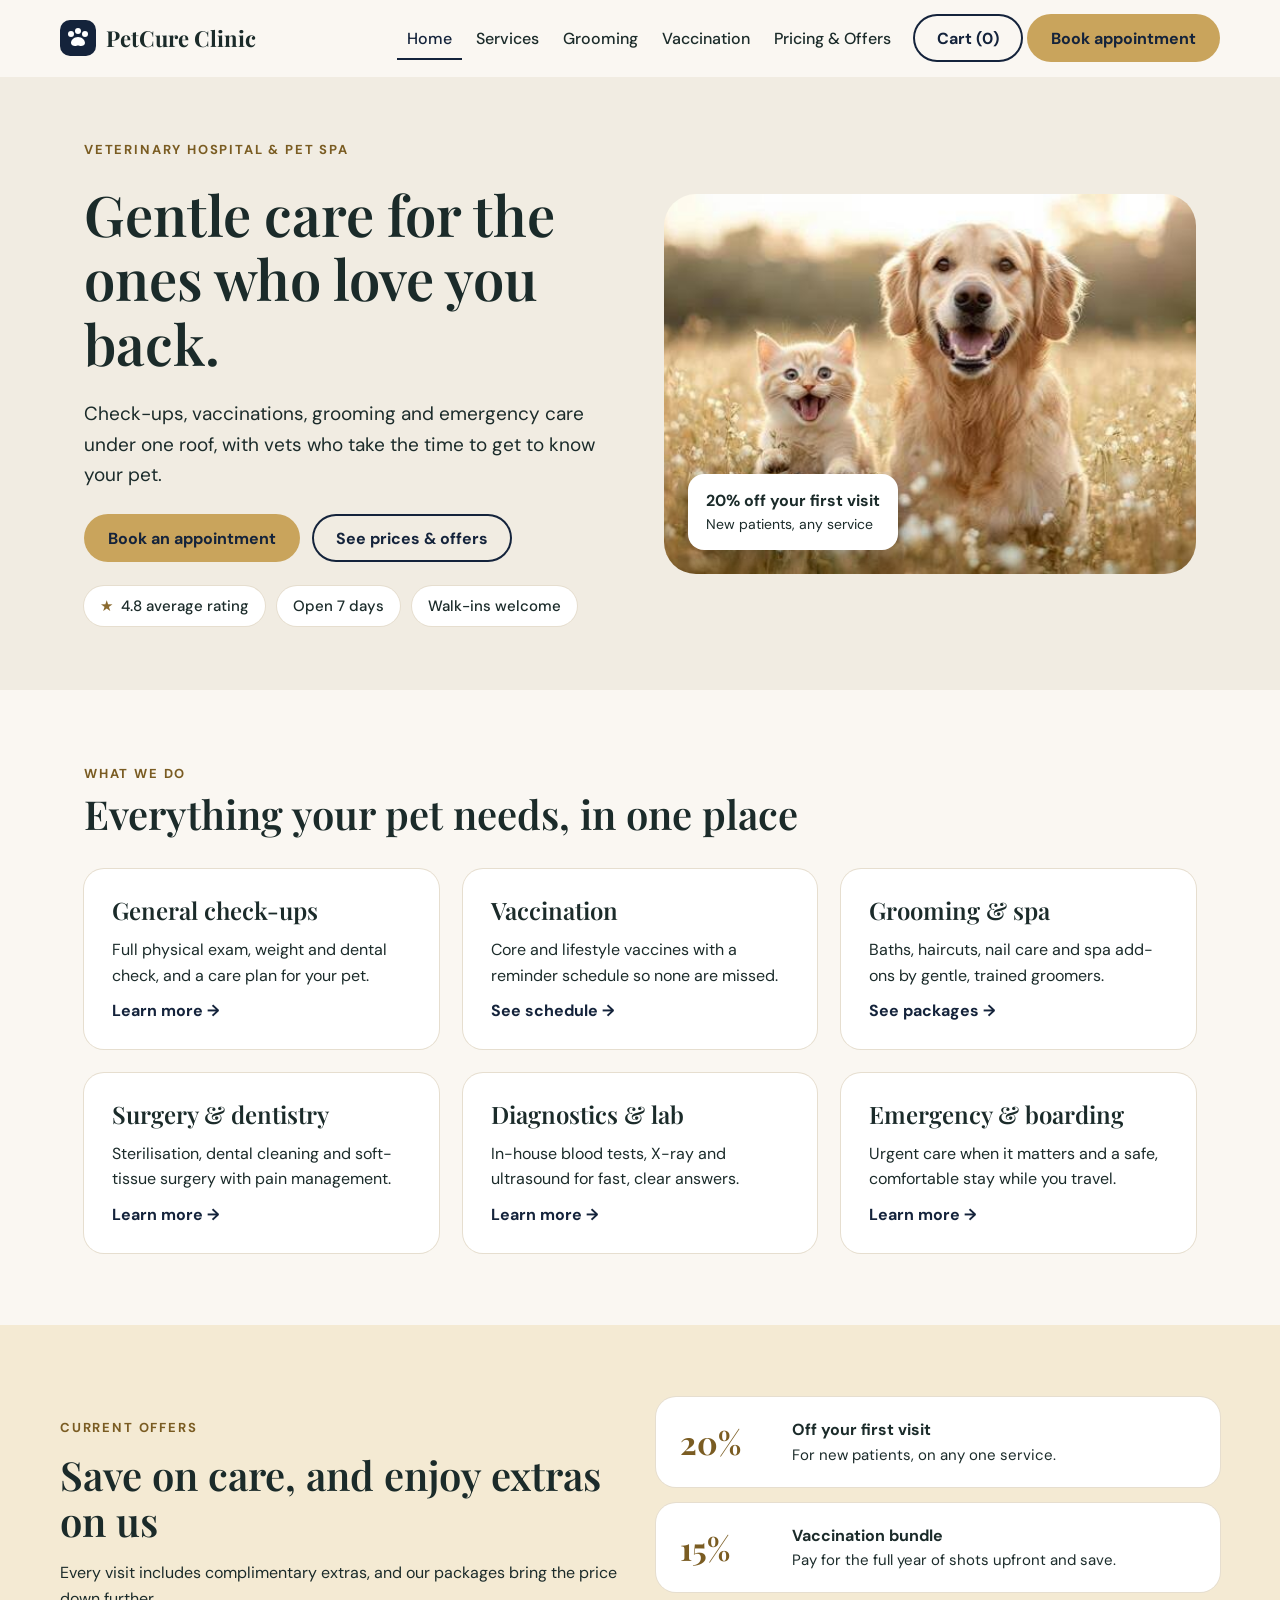
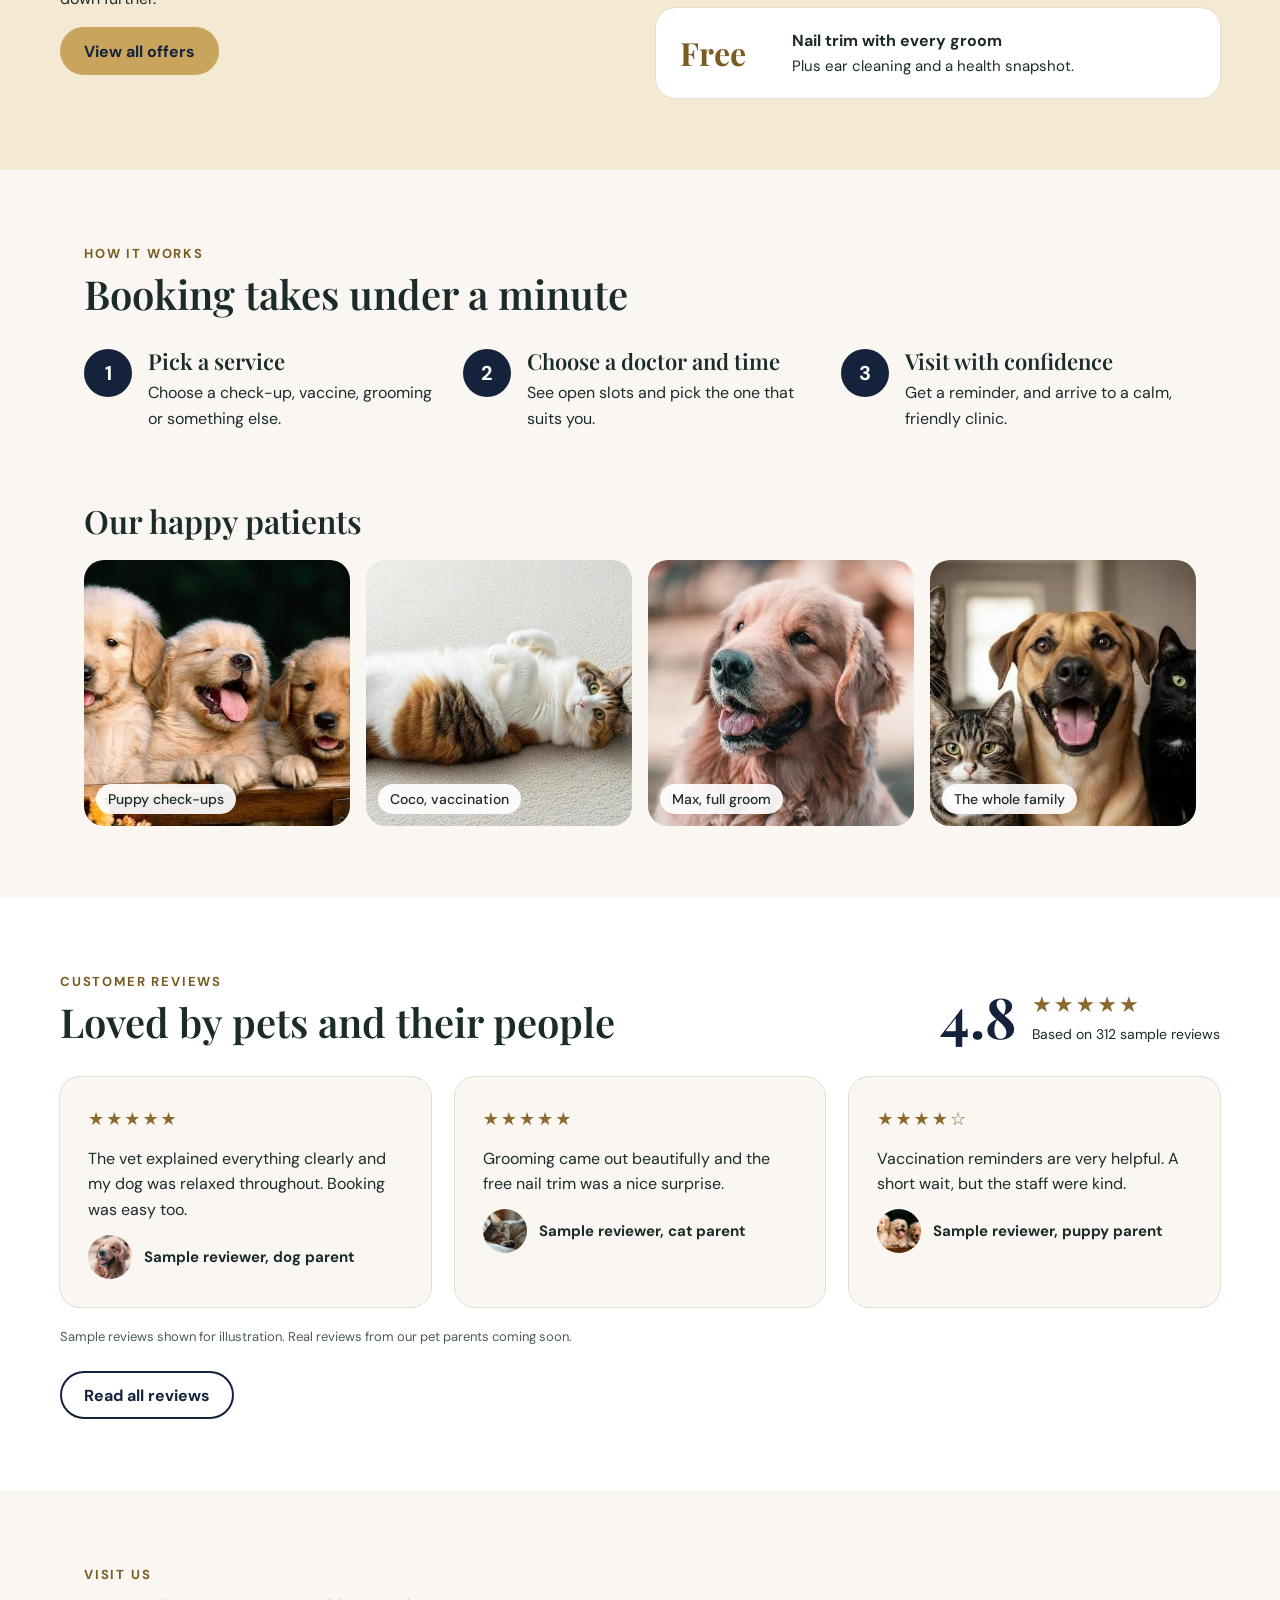
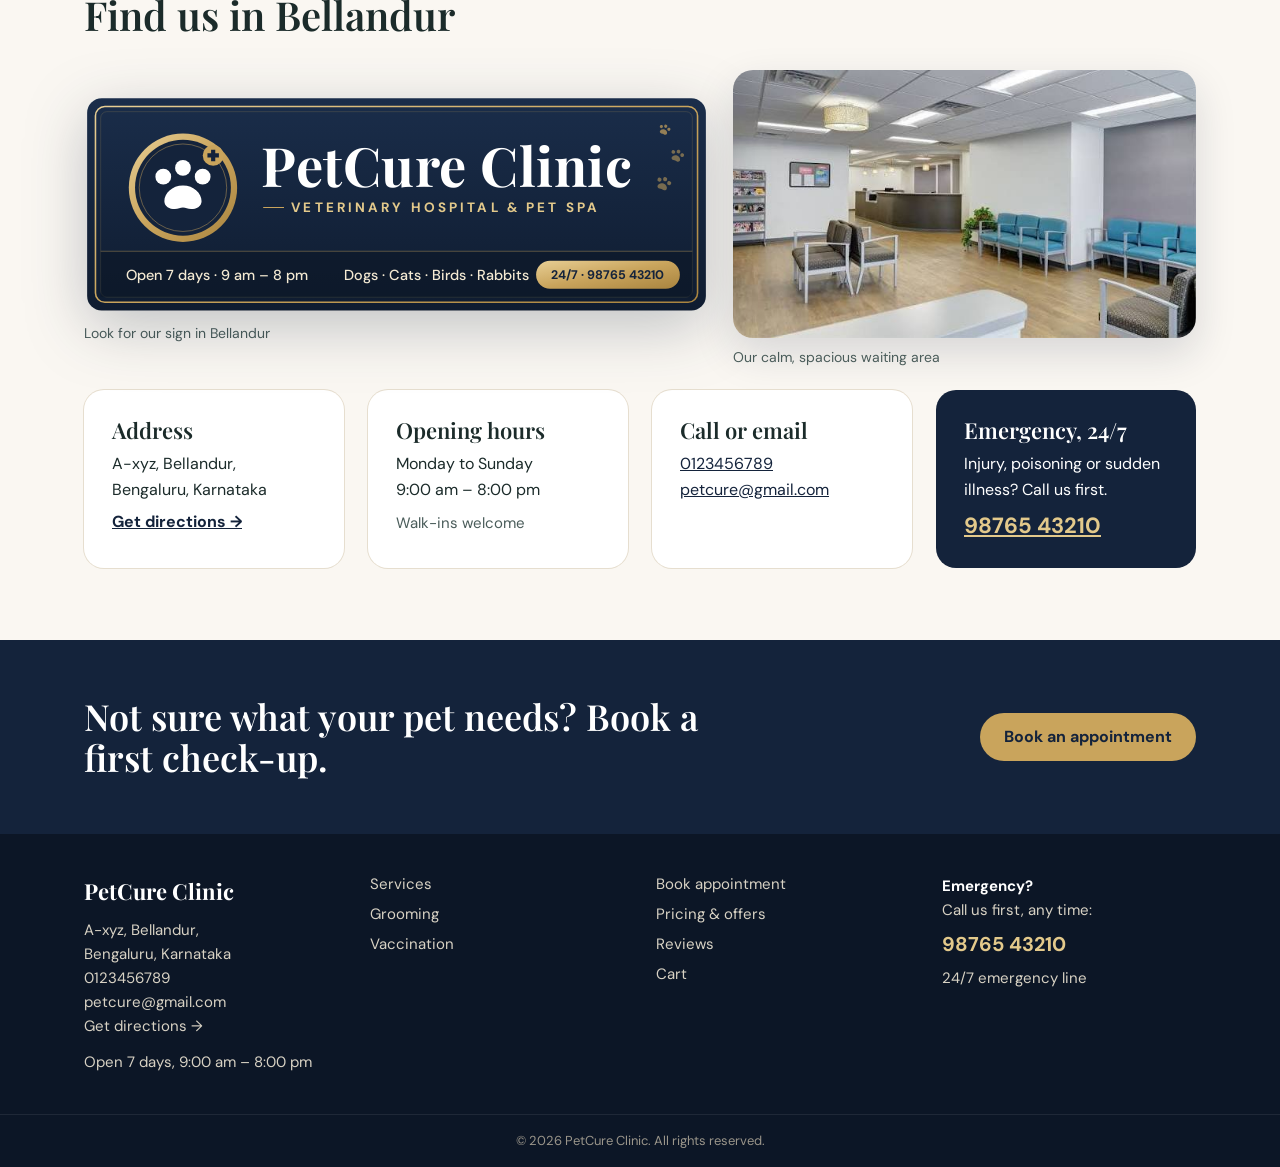
==== index.html @ b5b872d9 "Add clinic signboard design and waiting area photo Original signboard (SVG plus high-res PNG for the" ====
<!DOCTYPE html>
<html lang="en">
<head>
<meta charset="utf-8">
<meta name="viewport" content="width=device-width, initial-scale=1">
<title>PetCure Clinic | Veterinary Hospital & Pet Spa</title>
<meta name="description" content="Check-ups, vaccinations, grooming and emergency care under one roof, with vets who take the time to get to know your pet.">
<meta name="theme-color" content="#14233B">
<link rel="icon" href="assets/favicon.svg" type="image/svg+xml">
<link rel="preconnect" href="https://fonts.googleapis.com">
<link rel="preconnect" href="https://fonts.gstatic.com" crossorigin>
<link href="https://fonts.googleapis.com/css2?family=DM+Sans:wght@400;500;700&amp;family=Playfair+Display:wght@600;700&amp;display=swap" rel="stylesheet">
<link rel="stylesheet" href="css/styles.css">
<script type="application/ld+json">
{"@context":"https://schema.org","@type":"VeterinaryCare","name":"PetCure Clinic","telephone":"+91-0123456789","email":"petcure@gmail.com",
"address":{"@type":"PostalAddress","streetAddress":"A-xyz, Bellandur","addressLocality":"Bengaluru","addressRegion":"Karnataka","addressCountry":"IN"},
"openingHours":"Mo-Su 09:00-20:00","priceRange":"₹₹"}
</script>
</head>
<body>
<a class="skip" href="#main">Skip to content</a>
<header class="site-header">
  <nav class="wrap nav" aria-label="Main">
    <a class="brand" href="index.html"><svg width="36" height="36" viewBox="0 0 36 36" aria-hidden="true"><rect width="36" height="36" rx="10" fill="#14233B"/><circle cx="11" cy="14" r="3" fill="#fff"/><circle cx="18" cy="11" r="3" fill="#fff"/><circle cx="25" cy="14" r="3" fill="#fff"/><path d="M18 17c-4 0-7 3-7 6 0 2 2 3 4 3 1.3 0 2-.6 3-.6s1.7.6 3 .6c2 0 4-1 4-3 0-3-3-6-7-6z" fill="#fff"/></svg><span>PetCure Clinic</span></a>
    <div class="nav-actions">
      <a class="quick-btn" href="tel:+910123456789" aria-label="Call 0123456789"><svg width="18" height="18" viewBox="0 0 24 24" aria-hidden="true"><path fill="currentColor" d="M6.6 10.8a15.1 15.1 0 0 0 6.6 6.6l2.2-2.2c.3-.3.7-.4 1-.2 1.1.4 2.3.6 3.6.6.6 0 1 .4 1 1V20c0 .6-.4 1-1 1A17 17 0 0 1 3 4c0-.6.4-1 1-1h3.5c.6 0 1 .4 1 1 0 1.3.2 2.5.6 3.6.1.3 0 .7-.2 1z"/></svg><span>Call</span></a>
      <a class="quick-btn wa" href="https://wa.me/919876543210?text=Hi%20PetCure%20Clinic%2C%20I%27d%20like%20to%20book%20an%20appointment." target="_blank" rel="noopener" aria-label="WhatsApp us"><svg width="18" height="18" viewBox="0 0 24 24" aria-hidden="true"><path fill="currentColor" d="M12 2a10 10 0 0 0-8.6 15.1L2 22l5-1.3A10 10 0 1 0 12 2zm5.8 14.1c-.2.7-1.4 1.3-2 1.4-.5.1-1.2.1-1.9-.1a17 17 0 0 1-1.7-.6 13.4 13.4 0 0 1-5.2-4.6c-.4-.5-1.3-1.7-1.3-3.3s.8-2.3 1.1-2.6c.3-.3.6-.4.8-.4h.6c.2 0 .4 0 .6.5l.9 2.1c.1.2.1.4 0 .6l-.3.5-.4.5c-.2.2-.3.3-.1.6.2.3.8 1.3 1.7 2.1 1.2 1 2.1 1.4 2.4 1.5.3.2.5.1.7-.1l.9-1.1c.2-.3.4-.2.7-.1l2 1c.3.1.5.2.6.3.1.2.1.8-.1 1.5z"/></svg><span>WhatsApp</span></a>
      <button class="menu-toggle" type="button" aria-expanded="false" aria-controls="nav-links" aria-label="Menu"><svg width="22" height="22" viewBox="0 0 22 22" aria-hidden="true"><path d="M3 6h16M3 11h16M3 16h16" stroke="#14233B" stroke-width="2" stroke-linecap="round"/></svg></button>
    </div>
    <div class="nav-links" id="nav-links">
      <a class="l on" href="index.html" aria-current="page">Home</a>
      <a class="l" href="services.html">Services</a>
      <a class="l" href="grooming.html">Grooming</a>
      <a class="l" href="vaccination.html">Vaccination</a>
      <a class="l" href="pricing.html">Pricing &amp; Offers</a>
      <a class="btn2" href="cart.html">Cart (<span data-cart-count>0</span>)</a>
      <a class="btn" href="appointment.html">Book appointment</a>
    </div>
  </nav>
</header>
<main id="main">
<section class="bg-sand">
  <div class="wrap split hero">
    <div class="stack-lg">
      <span class="eyebrow">Veterinary hospital &amp; pet spa</span>
      <h1 class="h1">Gentle care for the ones who love you back.</h1>
      <p class="lead" style="max-width:520px">Check-ups, vaccinations, grooming and emergency care under one roof, with vets who take the time to get to know your pet.</p>
      <div class="row"><a class="btn" href="appointment.html">Book an appointment</a><a class="btn2" href="pricing.html">See prices &amp; offers</a></div>
      <div class="row"><span class="chip"><span class="stars" style="font-size:15px;letter-spacing:0">★</span> 4.8 average rating</span><span class="chip">Open 7 days</span><span class="chip">Walk-ins welcome</span></div>
    </div>
    <div class="hero-photo">
      <img src="assets/images/kitten-and-golden-field.jpg" alt="A happy ginger kitten and a golden retriever sitting together in a sunny meadow" width="624" height="350">
      <div class="hero-badge"><p>20% off your first visit</p><p>New patients, any service</p></div>
    </div>
  </div>
</section>

<section class="sec"><div class="wrap">
  <span class="eyebrow">What we do</span>
  <h2 class="h2">Everything your pet needs, in one place</h2>
  <div class="grid">
    <a class="card" href="services.html"><h3 style="font-size:24px">General check-ups</h3><p>Full physical exam, weight and dental check, and a care plan for your pet.</p><span class="card-link">Learn more →</span></a>
    <a class="card" href="vaccination.html"><h3 style="font-size:24px">Vaccination</h3><p>Core and lifestyle vaccines with a reminder schedule so none are missed.</p><span class="card-link">See schedule →</span></a>
    <a class="card" href="grooming.html"><h3 style="font-size:24px">Grooming &amp; spa</h3><p>Baths, haircuts, nail care and spa add-ons by gentle, trained groomers.</p><span class="card-link">See packages →</span></a>
    <a class="card" href="services.html"><h3 style="font-size:24px">Surgery &amp; dentistry</h3><p>Sterilisation, dental cleaning and soft-tissue surgery with pain management.</p><span class="card-link">Learn more →</span></a>
    <a class="card" href="services.html"><h3 style="font-size:24px">Diagnostics &amp; lab</h3><p>In-house blood tests, X-ray and ultrasound for fast, clear answers.</p><span class="card-link">Learn more →</span></a>
    <a class="card" href="services.html"><h3 style="font-size:24px">Emergency &amp; boarding</h3><p>Urgent care when it matters and a safe, comfortable stay while you travel.</p><span class="card-link">Learn more →</span></a>
  </div>
</div></section>

<section class="bg-wheat"><div class="wrap sec split" style="gap:32px">
  <div class="stack">
    <span class="eyebrow">Current offers</span>
    <h2 class="h2-flush">Save on care, and enjoy extras on us</h2>
    <p>Every visit includes complimentary extras, and our packages bring the price down further.</p>
    <div><a class="btn" href="pricing.html">View all offers</a></div>
  </div>
  <div class="stack">
    <div class="card offer-row"><span class="big-num">20%</span><div><p style="font-weight:700">Off your first visit</p><p>For new patients, on any one service.</p></div></div>
    <div class="card offer-row"><span class="big-num">15%</span><div><p style="font-weight:700">Vaccination bundle</p><p>Pay for the full year of shots upfront and save.</p></div></div>
    <div class="card offer-row"><span class="big-num">Free</span><div><p style="font-weight:700">Nail trim with every groom</p><p>Plus ear cleaning and a health snapshot.</p></div></div>
  </div>
</div></section>

<section class="sec"><div class="wrap">
  <span class="eyebrow">How it works</span>
  <h2 class="h2">Booking takes under a minute</h2>
  <div class="grid">
    <div class="step"><span class="step-n">1</span><div><h3>Pick a service</h3><p>Choose a check-up, vaccine, grooming or something else.</p></div></div>
    <div class="step"><span class="step-n">2</span><div><h3>Choose a doctor and time</h3><p>See open slots and pick the one that suits you.</p></div></div>
    <div class="step"><span class="step-n">3</span><div><h3>Visit with confidence</h3><p>Get a reminder, and arrive to a calm, friendly clinic.</p></div></div>
  </div>
</div></section>

<section style="padding-bottom:72px"><div class="wrap">
  <h2 class="h2-flush" style="font-size:32px;margin-bottom:20px">Our happy patients</h2>
  <div class="gallery">
    <figure><img src="assets/images/golden-puppies.jpg" alt="Three golden retriever puppies smiling over a wooden fence"><figcaption>Puppy check-ups</figcaption></figure>
    <figure><img src="assets/images/calico-cat-playful.jpg" alt="Playful calico cat lying on its back on a soft carpet" style="object-position:75% center"><figcaption>Coco, vaccination</figcaption></figure>
    <figure><img src="assets/images/golden-retriever-portrait.jpg" alt="Happy golden retriever with its tongue out" style="object-position:center 20%"><figcaption>Max, full groom</figcaption></figure>
    <figure><img src="assets/images/cats-and-dog-friends.jpg" alt="Three cats and a smiling dog sitting together at home"><figcaption>The whole family</figcaption></figure>
  </div>
</div></section>

<section class="bg-white"><div class="wrap sec">
  <div class="row" style="gap:24px;align-items:flex-end;justify-content:space-between;margin-bottom:32px">
    <div><span class="eyebrow">Customer reviews</span><h2 class="h2-flush" style="margin-top:8px">Loved by pets and their people</h2></div>
    <div class="row" style="gap:16px"><span class="rating-big">4.8</span><div><p class="stars" style="font-size:22px" aria-label="4.8 out of 5 stars">★★★★★</p><p style="font-size:14px">Based on 312 sample reviews</p></div></div>
  </div>
  <div class="grid">
    <div class="card card-cream review"><p class="stars" aria-label="5 stars">★★★★★</p><p>The vet explained everything clearly and my dog was relaxed throughout. Booking was easy too.</p><div class="reviewer"><img src="assets/images/golden-retriever-portrait.jpg" alt="" style="object-position:center 20%"><p>Sample reviewer, dog parent</p></div></div>
    <div class="card card-cream review"><p class="stars" aria-label="5 stars">★★★★★</p><p>Grooming came out beautifully and the free nail trim was a nice surprise.</p><div class="reviewer"><img src="assets/images/tabby-cat-sleeping.jpg" alt=""><p>Sample reviewer, cat parent</p></div></div>
    <div class="card card-cream review"><p class="stars" aria-label="4 stars">★★★★☆</p><p>Vaccination reminders are very helpful. A short wait, but the staff were kind.</p><div class="reviewer"><img src="assets/images/golden-puppies.jpg" alt="" style="object-position:50% 30%"><p>Sample reviewer, puppy parent</p></div></div>
  </div>
  <p class="note">Sample reviews shown for illustration. Real reviews from our pet parents coming soon.</p>
  <div style="margin-top:24px"><a class="btn2" href="pricing.html#reviews">Read all reviews</a></div>
</div></section>

<section class="sec"><div class="wrap">
  <span class="eyebrow">Visit us</span>
  <h2 class="h2">Find us in Bellandur</h2>
  <div class="clinic-photos">
    <figure class="sign-fig"><svg class="signboard" xmlns="http://www.w3.org/2000/svg" viewBox="0 0 1200 420" role="img" aria-labelledby="sb-title">
  <title id="sb-title">PetCure Clinic signboard: Veterinary Hospital and Pet Spa. Open 7 days, 9 am to 8 pm. Emergency 24/7: 98765 43210.</title>
  <defs>
    <linearGradient id="sb-board" x1="0" y1="0" x2="0" y2="1">
      <stop offset="0" stop-color="#1A2D4A"/>
      <stop offset="1" stop-color="#0F1C30"/>
    </linearGradient>
    <linearGradient id="sb-gold" x1="0" y1="0" x2="1" y2="1">
      <stop offset="0" stop-color="#E8CF95"/>
      <stop offset=".5" stop-color="#C9A45C"/>
      <stop offset="1" stop-color="#A9843F"/>
    </linearGradient>
    <g id="sb-paw">
      <circle cx="-9" cy="-6" r="3.6"/><circle cx="0" cy="-10" r="3.6"/><circle cx="9" cy="-6" r="3.6"/>
      <path d="M0-2c-5 0-8.5 3.6-8.5 7.2 0 2.4 2.4 3.6 4.8 3.6 1.6 0 2.4-.7 3.7-.7s2.1.7 3.7.7c2.4 0 4.8-1.2 4.8-3.6C8.5 1.6 5-2 0-2z"/>
    </g>
  </defs>

  <!-- Board -->
  <rect x="6" y="6" width="1188" height="408" rx="28" fill="url(#sb-board)"/>
  <rect x="22" y="22" width="1156" height="376" rx="18" fill="none" stroke="url(#sb-gold)" stroke-width="3"/>
  <rect x="32" y="32" width="1136" height="356" rx="12" fill="none" stroke="#C9A45C" stroke-opacity=".35" stroke-width="1"/>

  <!-- Logo medallion -->
  <circle cx="190" cy="178" r="104" fill="url(#sb-gold)"/>
  <circle cx="190" cy="178" r="92" fill="#14233B"/>
  <circle cx="190" cy="178" r="84" fill="none" stroke="#C9A45C" stroke-opacity=".6" stroke-width="1.5"/>
  <g fill="#fff" transform="translate(190 182) scale(4.2)"><use href="#sb-paw"/></g>
  <!-- Medical cross accent -->
  <g transform="translate(248 116)">
    <circle r="20" fill="#C9A45C"/>
    <path d="M-4-11h8v7h7v8h-7v7h-8v-7h-7v-8h7z" fill="#14233B"/>
  </g>

  <!-- Name -->
  <text x="340" y="176" fill="#FFFFFF" font-family="'Playfair Display', Georgia, serif" font-weight="700" font-size="104" letter-spacing="1">PetCure Clinic</text>
  <!-- Tagline with rules -->
  <line x1="344" y1="216" x2="384" y2="216" stroke="#C9A45C" stroke-width="2"/>
  <text x="398" y="225" fill="#E3C98B" font-family="'DM Sans', Arial, sans-serif" font-weight="700" font-size="26" letter-spacing="6">VETERINARY HOSPITAL &amp; PET SPA</text>

  <!-- Paw trail -->
  <g fill="#C9A45C" fill-opacity=".55">
    <g transform="translate(1112 172) rotate(20) scale(1.1)"><use href="#sb-paw"/></g>
    <g transform="translate(1138 118) rotate(20) scale(1)"><use href="#sb-paw"/></g>
    <g transform="translate(1114 68) rotate(20) scale(.85)" fill-opacity=".7"><use href="#sb-paw"/></g>
  </g>

  <!-- Info strip -->
  <rect x="32" y="300" width="1136" height="88" rx="0" fill="#0B1626" fill-opacity=".55"/>
  <line x1="32" y1="300" x2="1168" y2="300" stroke="#C9A45C" stroke-opacity=".5" stroke-width="1.5"/>
  <text x="80" y="356" fill="#F4EAD3" font-family="'DM Sans', Arial, sans-serif" font-weight="500" font-size="28">Open 7 days  ·  9 am – 8 pm</text>
  <text x="80" y="356" dx="420" fill="#F4EAD3" font-family="'DM Sans', Arial, sans-serif" font-weight="500" font-size="28">Dogs · Cats · Birds · Rabbits</text>
  <rect x="868" y="318" width="276" height="54" rx="27" fill="url(#sb-gold)"/>
  <text x="1006" y="353" text-anchor="middle" fill="#14233B" font-family="'DM Sans', Arial, sans-serif" font-weight="700" font-size="24">24/7 · 98765 43210</text>
</svg><figcaption>Look for our sign in Bellandur</figcaption></figure>
    <figure class="room-fig"><img src="assets/images/clinic-waiting-area.jpg" alt="The bright, spacious waiting area at PetCure Clinic with comfortable seating" width="588" height="340"><figcaption>Our calm, spacious waiting area</figcaption></figure>
  </div>
  <div class="grid" style="grid-template-columns:repeat(auto-fit,minmax(240px,1fr))">
    <div class="card stack" style="gap:8px"><h3 style="font-size:22px">Address</h3><p>A-xyz, Bellandur,<br>Bengaluru, Karnataka</p><a class="card-link" href="https://www.google.com/maps/search/?api=1&amp;query=Bellandur%2C+Bengaluru%2C+Karnataka" target="_blank" rel="noopener">Get directions →</a></div>
    <div class="card stack" style="gap:8px"><h3 style="font-size:22px">Opening hours</h3><p>Monday to Sunday<br>9:00 am – 8:00 pm</p><p style="font-size:15px;color:var(--muted)">Walk-ins welcome</p></div>
    <div class="card stack" style="gap:8px"><h3 style="font-size:22px">Call or email</h3><p><a href="tel:+910123456789">0123456789</a><br><a href="mailto:petcure@gmail.com">petcure@gmail.com</a></p></div>
    <div class="card stack" style="gap:8px;background:var(--navy);color:#fff;box-shadow:none"><h3 style="font-size:22px">Emergency, 24/7</h3><p>Injury, poisoning or sudden illness? Call us first.</p><a href="tel:+919876543210" style="color:#E3C98B;font-weight:700;font-size:22px">98765 43210</a></div>
  </div>
</div></section>

<section class="bg-navy"><div class="wrap cta">
  <h2>Not sure what your pet needs? Book a first check-up.</h2>
  <a class="btn" href="appointment.html">Book an appointment</a>
</div></section>
</main>
<footer class="site-footer">
  <div class="wrap">
    <div><p class="name">PetCure Clinic</p><p style="margin-top:8px;font-size:15px">A-xyz, Bellandur,<br>Bengaluru, Karnataka<br><a href="tel:+910123456789">0123456789</a><br><a href="mailto:petcure@gmail.com">petcure@gmail.com</a><br><a href="https://www.google.com/maps/search/?api=1&amp;query=Bellandur%2C+Bengaluru%2C+Karnataka" target="_blank" rel="noopener">Get directions →</a></p><p style="margin-top:12px;font-size:15px">Open 7 days, 9:00 am – 8:00 pm</p></div>
    <div class="col"><a href="services.html">Services</a><a href="grooming.html">Grooming</a><a href="vaccination.html">Vaccination</a></div>
    <div class="col"><a href="appointment.html">Book appointment</a><a href="pricing.html">Pricing &amp; offers</a><a href="pricing.html#reviews">Reviews</a><a href="cart.html">Cart</a></div>
    <div style="font-size:15px"><p><strong>Emergency?</strong></p><p>Call us first, any time:</p><p style="margin-top:6px"><a href="tel:+919876543210" style="color:#E3C98B;font-weight:700;font-size:20px">98765 43210</a></p><p style="margin-top:6px">24/7 emergency line</p></div>
  </div>
  <p class="copyright">&copy; <span id="year">2026</span> PetCure Clinic. All rights reserved.</p>
</footer>
<script src="js/main.js"></script>
</body>
</html>
---- css/styles.css ----
/* PetCure Clinic — shared styles */
:root {
  --navy: #14233B;
  --navy-deep: #0C1626;
  --ink: #1B2B2A;
  --muted: #4A5C5A;
  --gold: #C9A45C;
  --gold-hover: #B58F45;
  --gold-text: #7A5C22;
  --star: #8A6A2F;
  --gold-light: #E3C98B;
  --cream: #FAF7F2;
  --sand: #F1ECE2;
  --wheat: #F4EAD3;
  --line: #E6DECF;
  --field: #8A9A98;
  --error: #B3261E;
  --serif: 'Playfair Display', Georgia, serif;
  --sans: 'DM Sans', system-ui, -apple-system, 'Segoe UI', sans-serif;
}

* { box-sizing: border-box; }
html { scroll-behavior: smooth; }
body { margin: 0; font-family: var(--sans); color: var(--ink); background: var(--cream); font-size: 16px; -webkit-font-smoothing: antialiased; }
h1, h2, h3 { font-family: var(--serif); margin: 0; font-weight: 600; line-height: 1.15; }
p { margin: 0; line-height: 1.6; }
a { color: var(--navy); }
img { max-width: 100%; height: auto; display: block; }
ul { margin: 0; padding-left: 20px; display: flex; flex-direction: column; gap: 6px; line-height: 1.5; }
button { font-family: inherit; }
:focus-visible { outline: 3px solid var(--gold); outline-offset: 2px; }

.wrap { max-width: 1160px; margin: 0 auto; padding: 0 24px; }
.sec { padding: 72px 0; }
.bg-sand { background: var(--sand); }
.bg-wheat { background: var(--wheat); }
.bg-white { background: #fff; }
.bg-navy { background: var(--navy); }

/* Typography helpers */
.eyebrow { font-weight: 700; font-size: 13px; letter-spacing: .14em; text-transform: uppercase; color: var(--gold-text); }
.h1 { font-size: 56px; }
.h1-sm { font-size: 52px; }
.h2 { font-size: 40px; margin: 8px 0 32px; }
.h2-flush { font-size: 40px; }
.lead { font-size: 19px; max-width: 640px; }
.note { font-size: 13px; margin-top: 20px; color: var(--muted); }
.big-num { font-family: var(--serif); font-weight: 700; color: var(--gold-text); }
.stars { color: var(--star); letter-spacing: 2px; font-size: 18px; }

/* Layout helpers */
.grid { display: grid; grid-template-columns: repeat(auto-fit, minmax(300px, 1fr)); gap: 24px; }
.split { display: grid; grid-template-columns: repeat(auto-fit, minmax(320px, 1fr)); gap: 48px; align-items: center; }
.stack { display: flex; flex-direction: column; gap: 16px; }
.stack-lg { display: flex; flex-direction: column; gap: 24px; }
.row { display: flex; flex-wrap: wrap; gap: 12px; align-items: center; }
.between { display: flex; justify-content: space-between; gap: 12px; }

/* Buttons */
.btn, .btn2 { display: inline-flex; align-items: center; justify-content: center; min-height: 48px; padding: 0 24px; border-radius: 999px; text-decoration: none; font-weight: 700; font-size: 16px; font-family: inherit; cursor: pointer; border: 0; transition: background .15s, transform .15s; }
.btn { background: var(--gold); color: var(--navy); }
.btn:hover { background: var(--gold-hover); }
.btn2 { background: transparent; color: var(--navy); box-shadow: inset 0 0 0 2px var(--navy); }
.btn2:hover { background: var(--sand); }
.btn:active, .btn2:active { transform: translateY(1px); }

/* Header / nav */
.site-header { position: sticky; top: 0; z-index: 40; background: rgba(250, 247, 242, .94); backdrop-filter: blur(8px); border-bottom: 1px solid transparent; }
.site-header.scrolled { border-bottom-color: var(--line); }
.nav { display: flex; align-items: center; justify-content: space-between; gap: 12px; padding: 14px 0; }
.brand { display: flex; align-items: center; gap: 10px; text-decoration: none; color: var(--ink); }
.brand span { font-family: var(--serif); font-weight: 700; font-size: 22px; }
.nav-links { display: flex; flex-wrap: wrap; align-items: center; gap: 4px; }
.nav-links a.l { color: var(--ink); text-decoration: none; font-weight: 500; padding: 0 10px; min-height: 44px; display: inline-flex; align-items: center; }
.nav-links a.l:hover { color: var(--navy); }
.nav-links a.on { color: var(--navy); box-shadow: inset 0 -2px 0 var(--navy); }
.nav-links .btn2 { margin-left: 8px; }
.nav-actions { display: none; align-items: center; gap: 8px; }
.quick-btn { display: inline-flex; align-items: center; gap: 6px; min-height: 44px; padding: 0 14px; border-radius: 999px; text-decoration: none; font-weight: 700; font-size: 15px; color: var(--navy); box-shadow: inset 0 0 0 1.5px var(--navy); background: #fff; }
.quick-btn.wa { background: #25D366; color: #0B3D20; box-shadow: none; }
.quick-btn svg { margin: 0; }
.menu-toggle { display: none; min-height: 44px; min-width: 44px; border-radius: 12px; border: 1.5px solid var(--navy); background: #fff; cursor: pointer; align-items: center; justify-content: center; }

@media (max-width: 1060px) {
  .menu-toggle { display: inline-flex; }
  .nav-actions { display: flex; }
  .nav { flex-wrap: wrap; }
  .nav-links { display: none; width: 100%; flex-direction: column; align-items: stretch; gap: 4px; padding: 8px 0 16px; }
  .nav-links.open { display: flex; }
  .nav-links a.on { box-shadow: inset 3px 0 0 var(--navy); }
  .nav-links .btn2, .nav-links .btn { margin: 6px 0 0; }
}

/* Cards & chips */
.card { background: #fff; border-radius: 20px; padding: 28px; box-shadow: 0 0 0 1px var(--line); }
.card-cream { background: var(--cream); }
a.card { text-decoration: none; color: var(--ink); display: flex; flex-direction: column; gap: 12px; transition: box-shadow .15s, transform .15s; }
a.card:hover { box-shadow: 0 0 0 1px var(--line), 0 12px 28px rgba(20, 35, 59, .08); transform: translateY(-2px); }
.card-link { font-weight: 700; color: var(--navy); }
.chip { display: inline-flex; align-items: center; gap: 8px; background: #fff; border-radius: 999px; padding: 10px 16px; font-weight: 500; font-size: 15px; box-shadow: 0 0 0 1px var(--line); }

/* Hero */
.hero { padding-top: 64px; padding-bottom: 64px; }
.hero-photo { position: relative; border-radius: 32px; overflow: hidden; background: var(--navy); min-height: 380px; }
.hero-photo img { width: 100%; height: 100%; min-height: 380px; object-fit: cover; }
.hero-badge { position: absolute; left: 24px; bottom: 24px; background: #fff; border-radius: 16px; padding: 14px 18px; box-shadow: 0 8px 24px rgba(12, 22, 38, .2); }
.hero-badge p:first-child { font-weight: 700; }
.hero-badge p:last-child { font-size: 14px; }
.page-hero { padding-top: 56px; padding-bottom: 56px; }
.page-hero-img { width: 100%; max-width: 480px; justify-self: center; border-radius: 28px; object-fit: cover; aspect-ratio: 4 / 3; box-shadow: 0 16px 40px rgba(20, 35, 59, .15); }
.page-hero-img.tall { aspect-ratio: 4 / 5; max-width: 400px; }

/* Photo gallery */
.gallery { display: grid; grid-template-columns: repeat(auto-fit, minmax(200px, 1fr)); gap: 16px; }
.gallery figure { margin: 0; position: relative; border-radius: 20px; overflow: hidden; aspect-ratio: 1 / 1; background: var(--sand); }
.gallery img { width: 100%; height: 100%; object-fit: cover; transition: transform .4s; }
.gallery figure:hover img { transform: scale(1.04); }
.gallery figcaption { position: absolute; left: 12px; bottom: 12px; background: rgba(255, 255, 255, .92); border-radius: 999px; padding: 6px 12px; font-size: 14px; font-weight: 500; }

/* Offer rows */
.offer-row { display: flex; gap: 20px; align-items: center; padding: 20px 24px; }
.offer-row .big-num { font-size: 32px; min-width: 92px; }
.offer-row p:last-child { font-size: 15px; }

/* Steps */
.step { display: flex; gap: 16px; }
.step-n { flex: none; width: 48px; height: 48px; border-radius: 50%; background: var(--navy); color: #fff; display: flex; align-items: center; justify-content: center; font-weight: 700; font-size: 20px; }
.step h3 { font-size: 22px; margin-bottom: 6px; }

/* Reviews */
.review { display: flex; flex-direction: column; gap: 12px; }
.reviewer { display: flex; align-items: center; gap: 12px; }
.reviewer img { width: 44px; height: 44px; border-radius: 50%; object-fit: cover; }
.reviewer p { font-weight: 700; font-size: 15px; }
.rating-big { font-family: var(--serif); font-size: 56px; font-weight: 700; color: var(--navy); line-height: 1; }

/* Tables (striped rows) */
.table { border-radius: 16px; overflow: hidden; box-shadow: 0 0 0 1px var(--line); background: #fff; }
.table > div { display: flex; justify-content: space-between; gap: 12px; padding: 16px 20px; }
.table > div:nth-child(even), .card-table > .tr:nth-child(odd) { background: var(--cream); }
.card-table { padding: 0; overflow: hidden; }
.card-table h3 { padding: 24px 24px 14px; }
.card-table .tr { display: flex; justify-content: space-between; gap: 16px; padding: 14px 24px; }
.card-table .tr b { white-space: nowrap; }
.card-table .foot-link { padding: 16px 24px; }

/* Check list */
.check { display: flex; gap: 12px; align-items: flex-start; }
.check svg { flex: none; margin-top: 2px; }

/* CTA band & footer */
.cta { padding-top: 56px; padding-bottom: 56px; display: flex; flex-wrap: wrap; gap: 24px; align-items: center; justify-content: space-between; }
.cta h2 { font-size: 36px; max-width: 620px; }
.bg-navy .cta h2 { color: #fff; }
.site-footer { background: var(--navy-deep); color: #D8D2C4; }
.site-footer .wrap { padding-top: 40px; padding-bottom: 40px; display: grid; grid-template-columns: repeat(auto-fit, minmax(220px, 1fr)); gap: 32px; }
.site-footer a { color: #D8D2C4; text-decoration: none; }
.site-footer a:hover { color: #fff; }
.site-footer .col { display: flex; flex-direction: column; gap: 10px; font-size: 15px; }
.site-footer .name { font-family: var(--serif); font-size: 22px; color: #fff; font-weight: 700; }
.site-footer strong { color: #fff; }
.copyright { border-top: 1px solid rgba(255, 255, 255, .08); text-align: center; font-size: 13px; padding: 16px 24px; color: #9A958A; }

/* Toast */
.toast { position: fixed; right: 24px; bottom: 24px; z-index: 50; background: var(--navy); color: #fff; border-radius: 14px; padding: 14px 20px; display: flex; gap: 16px; align-items: center; box-shadow: 0 12px 32px rgba(20, 35, 59, .3); transform: translateY(20px); opacity: 0; pointer-events: none; transition: opacity .2s, transform .2s; }
.toast.show { opacity: 1; transform: none; pointer-events: auto; }
.toast a { color: var(--gold-light); font-weight: 700; }

/* Forms & selectable pills */
.field { display: flex; flex-direction: column; gap: 6px; }
.field label { font-weight: 700; font-size: 15px; }
.field input { min-height: 48px; border-radius: 12px; border: 1.5px solid var(--field); padding: 0 14px; font-size: 16px; font-family: inherit; background: #fff; }
.field input:focus { border-color: var(--navy); outline: none; box-shadow: 0 0 0 3px rgba(201, 164, 92, .35); }
.fields { display: grid; grid-template-columns: repeat(auto-fit, minmax(220px, 1fr)); gap: 16px; }
.pills { display: flex; flex-wrap: wrap; gap: 10px; }
.pill { min-height: 48px; padding: 0 18px; border-radius: 12px; font-size: 16px; font-weight: 500; cursor: pointer; border: 1.5px solid var(--field); background: #fff; color: var(--ink); }
.pill:hover { border-color: var(--navy); }
.pill.on { border-color: var(--navy); background: var(--navy); color: #fff; }
.pill.sm { min-height: 44px; padding: 0 14px; font-size: 15px; }
.pill.add { border-color: var(--navy); color: var(--navy); font-size: 15px; }
.checkbox { display: flex; gap: 12px; align-items: center; margin-top: 20px; min-height: 44px; cursor: pointer; }
.checkbox input { width: 22px; height: 22px; accent-color: var(--navy); }
.summary { display: flex; flex-direction: column; gap: 14px; position: sticky; top: 96px; }
.summary hr { border: 0; border-top: 1px solid var(--line); width: 100%; margin: 0; }
.error { font-size: 14px; color: var(--error); min-height: 20px; }
.icon-btn { min-height: 44px; min-width: 44px; border-radius: 12px; border: 1.5px solid var(--field); background: #fff; font-size: 18px; cursor: pointer; }
.cart-item { border-radius: 16px; padding: 18px 20px; background: var(--cream); display: flex; flex-direction: column; gap: 12px; }
.done-card { grid-column: 1 / -1; max-width: 680px; width: 100%; margin: 0 auto; display: flex; flex-direction: column; gap: 16px; padding: 40px; }
[hidden] { display: none !important; }

/* Rating bars */
.bar-row { display: flex; align-items: center; gap: 12px; }
.bar-row span:first-child { min-width: 56px; font-weight: 500; }
.bar { flex: 1; height: 12px; border-radius: 6px; background: var(--line); overflow: hidden; }
.bar i { display: block; height: 100%; background: var(--navy); }
.bar-row span:last-child { min-width: 44px; text-align: right; }

/* Doctor avatar */
.avatar { width: 72px; height: 72px; border-radius: 50%; background: var(--navy); color: #fff; display: flex; align-items: center; justify-content: center; font-family: var(--serif); font-size: 28px; font-weight: 700; }

@media (max-width: 720px) {
  .sec { padding: 56px 0; }
  .wrap { padding-left: 16px; padding-right: 16px; }
  .h1, .h1-sm { font-size: 38px; }
  .h2, .h2-flush { font-size: 30px; }
  .cta h2 { font-size: 28px; }
  .lead { font-size: 17px; }
  .grid { grid-template-columns: 1fr; }
  .split { grid-template-columns: 1fr; gap: 32px; }
  .hero { padding-top: 40px; padding-bottom: 48px; }
  .hero-photo, .hero-photo img { min-height: 280px; }
  .gallery { grid-template-columns: 1fr 1fr; }
  .summary { position: static; }
  .toast { left: 16px; right: 16px; bottom: 16px; }
  .done-card { padding: 28px; }
}

/* Skip link */
.skip { position: absolute; left: -9999px; top: 8px; z-index: 100; background: var(--navy); color: #fff; padding: 10px 16px; border-radius: 10px; }
.skip:focus { left: 8px; }

/* Booking: call option & confirmation actions */
.call-card { display: flex; flex-wrap: wrap; gap: 16px; align-items: center; justify-content: space-between; background: var(--navy); color: #fff; box-shadow: none; }
.call-card h2 { color: #fff; }
.call-card p { color: #D8D2C4; }
.btn-wa { background: #25D366; color: #0B3D20; }
.btn-wa:hover { background: #1EBE5A; }
.btn-light { background: #fff; color: var(--navy); }
.btn-light:hover { background: var(--sand); }
.btn svg, .btn2 svg { margin-right: 8px; flex: none; }
.done-actions { display: flex; flex-wrap: wrap; gap: 12px; justify-content: center; }
.status-note { font-size: 14px; color: var(--muted); }

/* Phone layout refinements */
@media (max-width: 720px) {
  .btn, .btn2 { white-space: normal; text-align: center; }
  .page-hero-img { max-width: 100% !important; aspect-ratio: auto; }
  .page-hero-img.tall { aspect-ratio: 4 / 3; }
  .hero-badge { left: 16px; bottom: 16px; right: 16px; }
  .rating-big { font-size: 44px; }
  .card { padding: 22px; }
  .card-table { padding: 0; }
  .card-table .tr { padding: 12px 18px; font-size: 15px; }
  .offer-row { padding: 16px 18px; gap: 14px; }
  .offer-row .big-num { font-size: 26px; min-width: 70px; }
  .step-n { width: 40px; height: 40px; font-size: 17px; }
  .pill { padding: 0 14px; font-size: 15px; }
  .call-card { flex-direction: column; align-items: flex-start; }
  .call-card .btn { width: 100%; }
  .done-actions .btn, .done-actions .btn2 { width: 100%; }
  .site-footer .wrap { grid-template-columns: 1fr 1fr; gap: 24px; }
  .site-footer .wrap > div:first-child, .site-footer .wrap > div:last-child { grid-column: 1 / -1; }
}
@media (max-width: 380px) {
  .h1, .h1-sm { font-size: 34px; }
  .gallery { gap: 10px; }
  .gallery figcaption { font-size: 12px; left: 8px; bottom: 8px; padding: 4px 10px; }
}
@media (max-width: 720px) { .hide-mobile { display: none !important; } }
#booking-done, #cart-done { scroll-margin-top: 90px; }

/* Photo layouts */
.photo-pair { display: grid; grid-template-columns: 1fr 1fr; gap: 16px; align-items: end; }
.photo-pair img { width: 100%; border-radius: 24px; aspect-ratio: 4 / 5; object-fit: cover; box-shadow: 0 16px 40px rgba(20, 35, 59, .15); }
.photo-pair img:last-child { margin-bottom: 32px; }
.page-hero-img.banner { aspect-ratio: 3 / 2; }
.page-hero-img.banner.wide { aspect-ratio: 738 / 276 !important; max-width: 560px; object-fit: cover; max-height: none; }

@media (max-width: 720px) {
  .photo-pair { gap: 10px; }
  .photo-pair img:last-child { margin-bottom: 20px; }
  .page-hero-img.banner { max-height: 240px; width: 100%; aspect-ratio: 3 / 2; }

}
@media (max-width: 420px) {
  .quick-btn span { display: none; }
  .quick-btn { padding: 0; width: 44px; justify-content: center; }
  .brand span { font-size: 19px; }
}

/* Clinic sign & waiting area */
.clinic-photos { display: grid; grid-template-columns: 1.35fr 1fr; gap: 24px; align-items: center; margin-bottom: 24px; }
.clinic-photos figure { margin: 0; display: flex; flex-direction: column; gap: 10px; }
.clinic-photos figcaption { font-size: 14px; color: var(--muted); }
.signboard { width: 100%; height: auto; display: block; filter: drop-shadow(0 16px 30px rgba(20, 35, 59, .25)); }
.room-fig img { width: 100%; aspect-ratio: 588 / 340; object-fit: cover; border-radius: 20px; box-shadow: 0 16px 40px rgba(20, 35, 59, .15); }
@media (max-width: 860px) { .clinic-photos { grid-template-columns: 1fr; } }
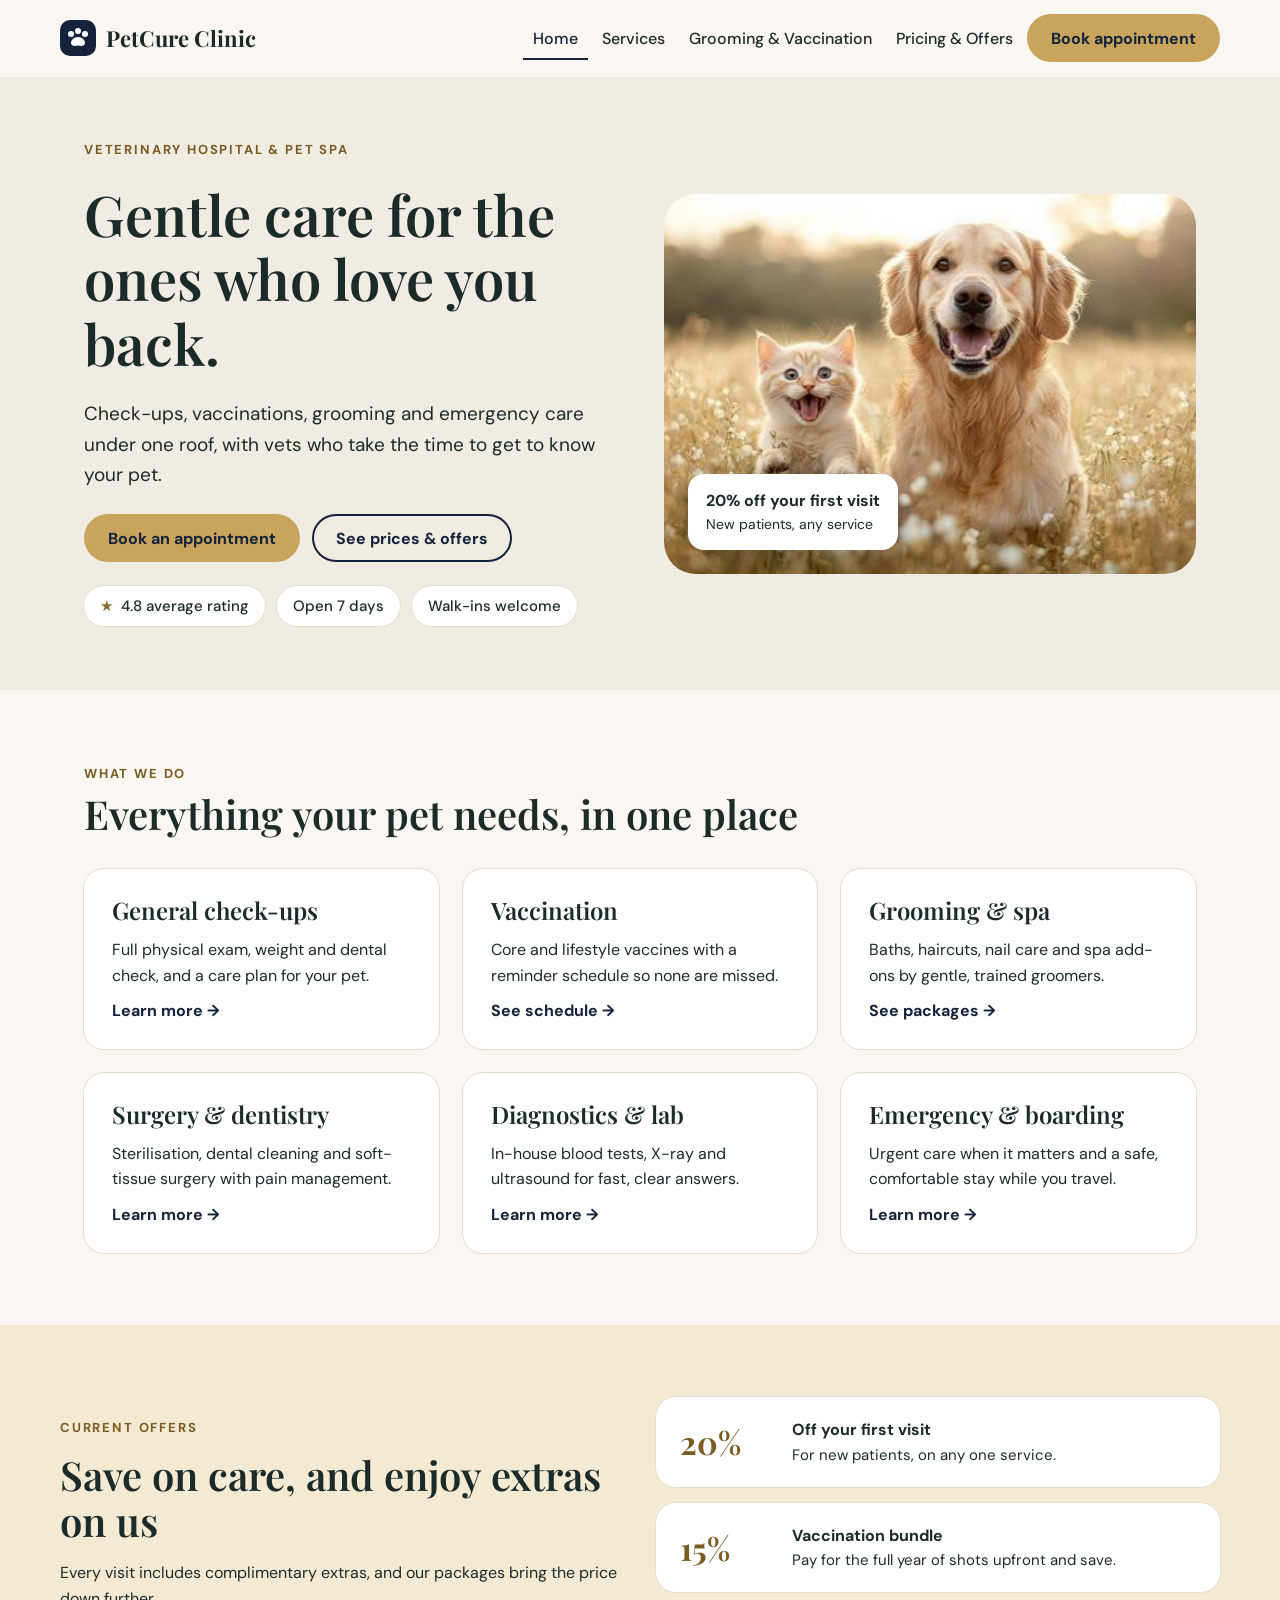
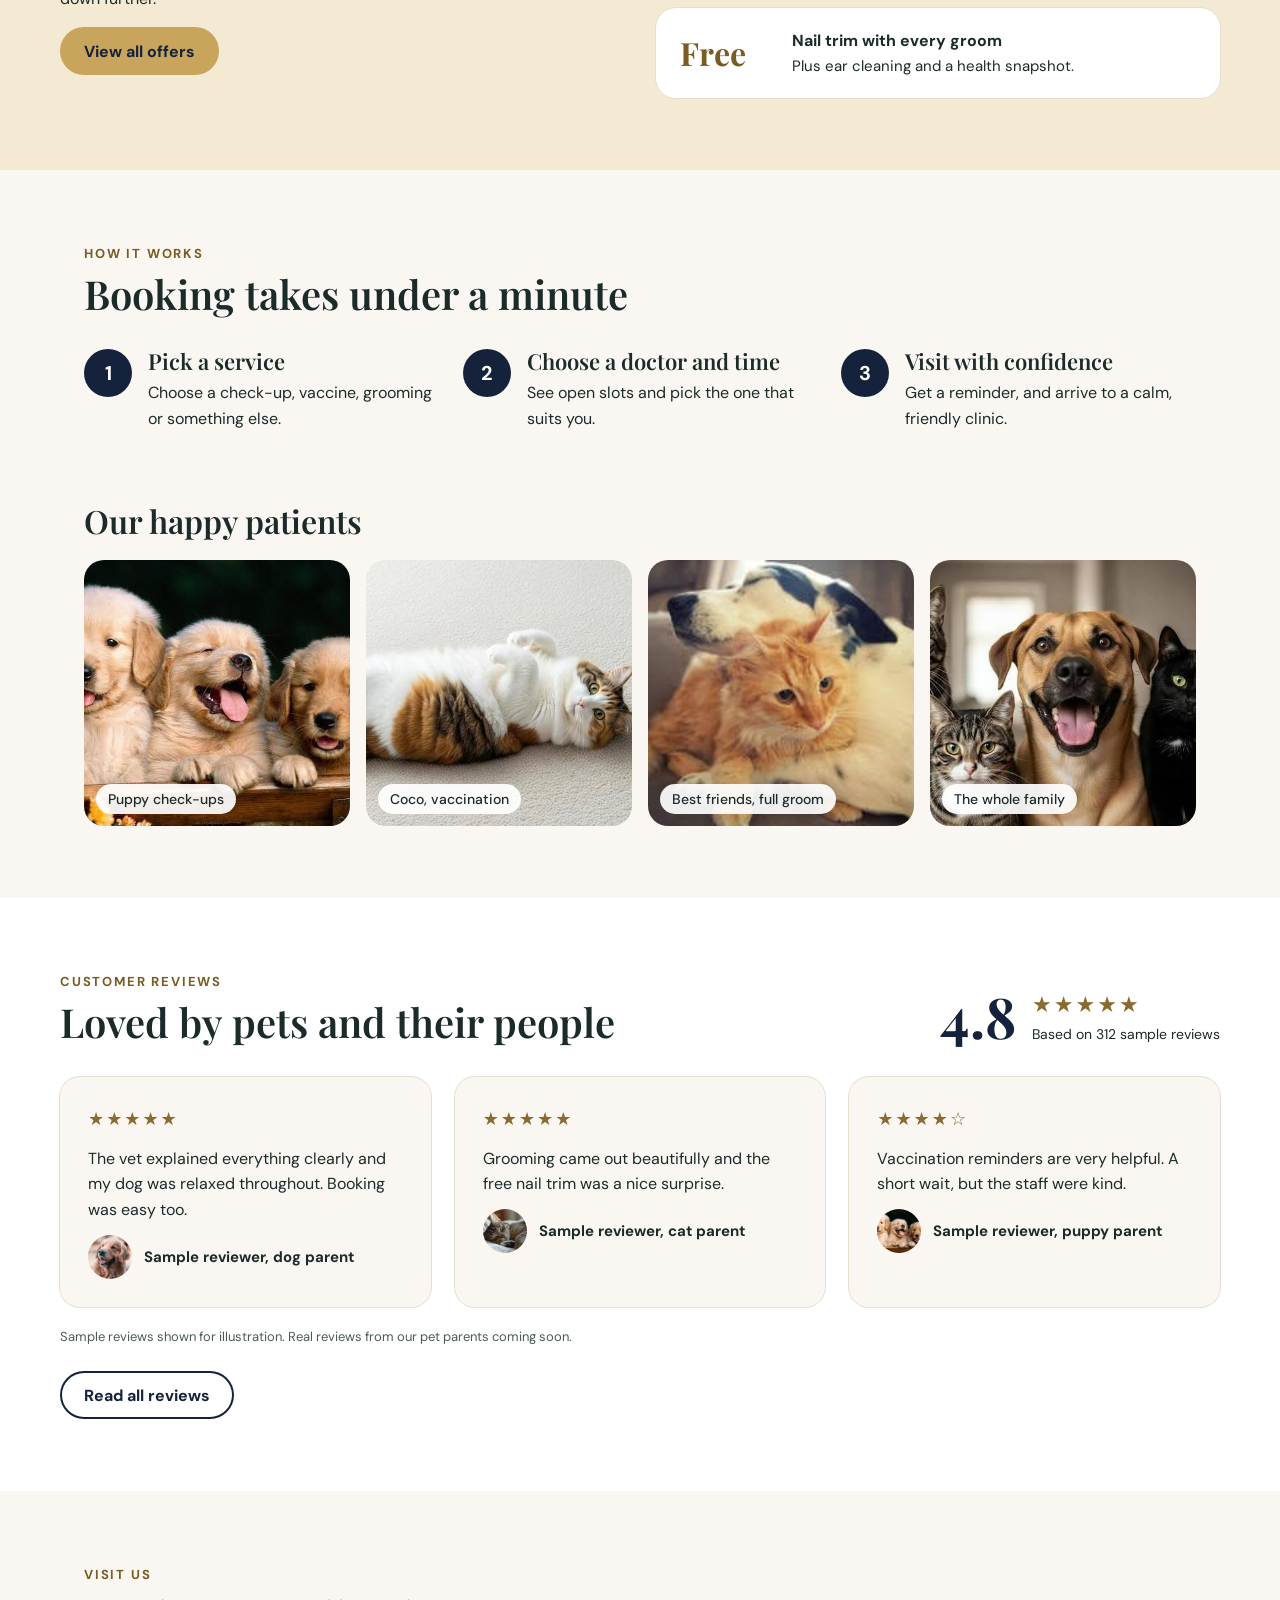
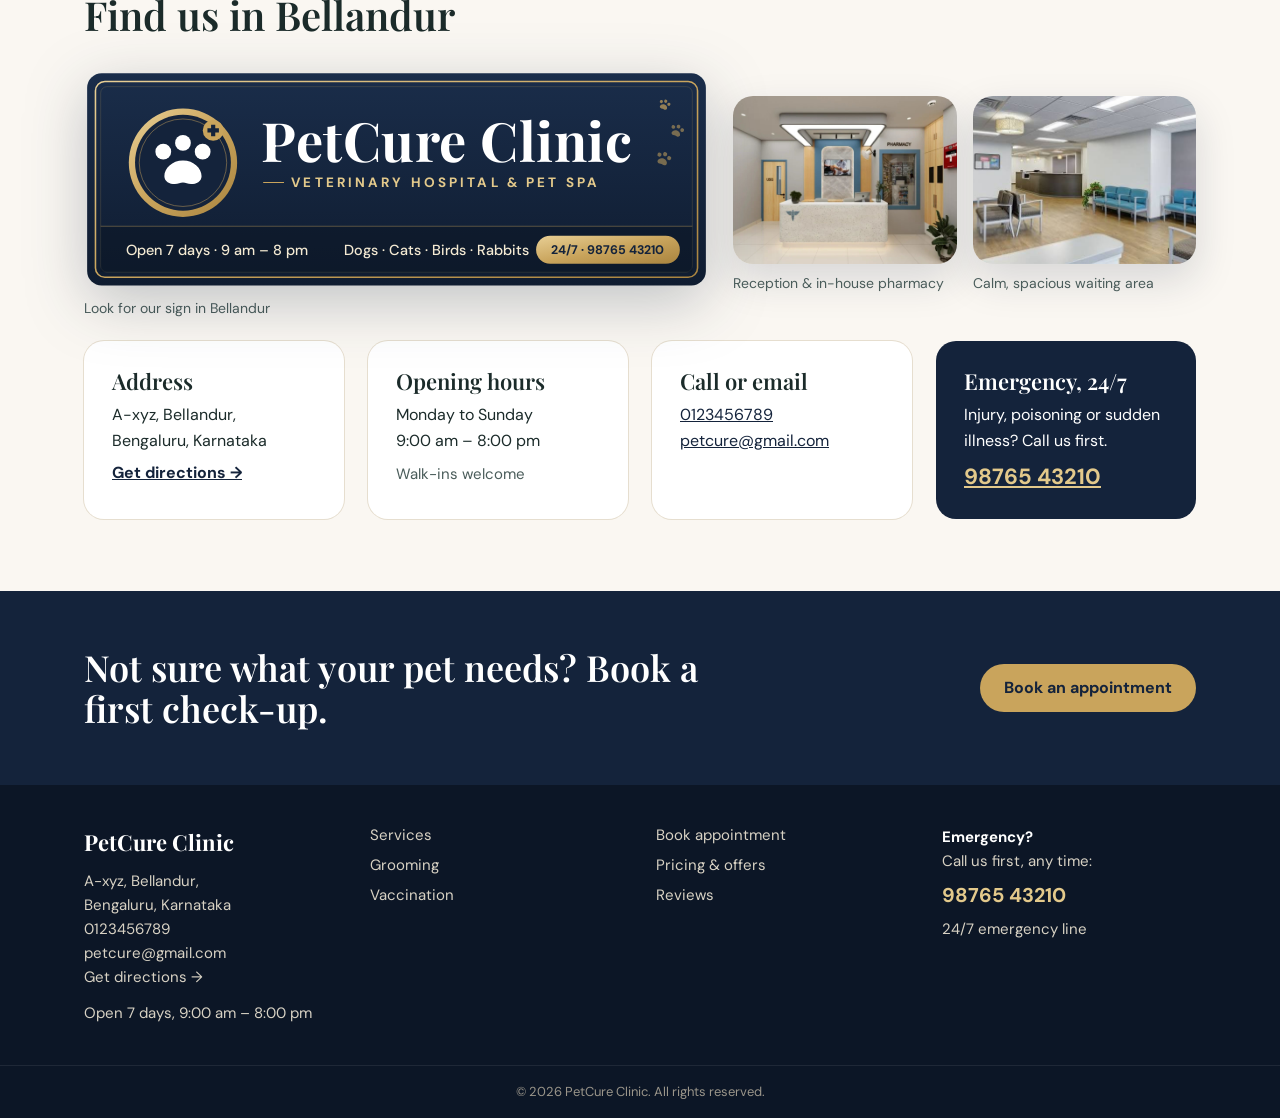
==== commit 8e314637: "Merge into 5 pages; add reception, cuddle and rabbit photos - Grooming + Vaccination combined into c" ====
--- a/index.html
+++ b/index.html
@@ -30,11 +30,9 @@
     <div class="nav-links" id="nav-links">
       <a class="l on" href="index.html" aria-current="page">Home</a>
       <a class="l" href="services.html">Services</a>
-      <a class="l" href="grooming.html">Grooming</a>
-      <a class="l" href="vaccination.html">Vaccination</a>
+      <a class="l" href="care.html">Grooming &amp; Vaccination</a>
       <a class="l" href="pricing.html">Pricing &amp; Offers</a>
-      <a class="btn2" href="cart.html">Cart (<span data-cart-count>0</span>)</a>
-      <a class="btn" href="appointment.html">Book appointment</a>
+      <a class="btn" href="book.html">Book appointment<span class="badge" data-cart-count hidden>0</span></a>
     </div>
   </nav>
 </header>
@@ -45,7 +43,7 @@
       <span class="eyebrow">Veterinary hospital &amp; pet spa</span>
       <h1 class="h1">Gentle care for the ones who love you back.</h1>
       <p class="lead" style="max-width:520px">Check-ups, vaccinations, grooming and emergency care under one roof, with vets who take the time to get to know your pet.</p>
-      <div class="row"><a class="btn" href="appointment.html">Book an appointment</a><a class="btn2" href="pricing.html">See prices &amp; offers</a></div>
+      <div class="row"><a class="btn" href="book.html">Book an appointment</a><a class="btn2" href="pricing.html">See prices &amp; offers</a></div>
       <div class="row"><span class="chip"><span class="stars" style="font-size:15px;letter-spacing:0">★</span> 4.8 average rating</span><span class="chip">Open 7 days</span><span class="chip">Walk-ins welcome</span></div>
     </div>
     <div class="hero-photo">
@@ -60,8 +58,8 @@
   <h2 class="h2">Everything your pet needs, in one place</h2>
   <div class="grid">
     <a class="card" href="services.html"><h3 style="font-size:24px">General check-ups</h3><p>Full physical exam, weight and dental check, and a care plan for your pet.</p><span class="card-link">Learn more →</span></a>
-    <a class="card" href="vaccination.html"><h3 style="font-size:24px">Vaccination</h3><p>Core and lifestyle vaccines with a reminder schedule so none are missed.</p><span class="card-link">See schedule →</span></a>
-    <a class="card" href="grooming.html"><h3 style="font-size:24px">Grooming &amp; spa</h3><p>Baths, haircuts, nail care and spa add-ons by gentle, trained groomers.</p><span class="card-link">See packages →</span></a>
+    <a class="card" href="care.html#vaccination"><h3 style="font-size:24px">Vaccination</h3><p>Core and lifestyle vaccines with a reminder schedule so none are missed.</p><span class="card-link">See schedule →</span></a>
+    <a class="card" href="care.html#grooming"><h3 style="font-size:24px">Grooming &amp; spa</h3><p>Baths, haircuts, nail care and spa add-ons by gentle, trained groomers.</p><span class="card-link">See packages →</span></a>
     <a class="card" href="services.html"><h3 style="font-size:24px">Surgery &amp; dentistry</h3><p>Sterilisation, dental cleaning and soft-tissue surgery with pain management.</p><span class="card-link">Learn more →</span></a>
     <a class="card" href="services.html"><h3 style="font-size:24px">Diagnostics &amp; lab</h3><p>In-house blood tests, X-ray and ultrasound for fast, clear answers.</p><span class="card-link">Learn more →</span></a>
     <a class="card" href="services.html"><h3 style="font-size:24px">Emergency &amp; boarding</h3><p>Urgent care when it matters and a safe, comfortable stay while you travel.</p><span class="card-link">Learn more →</span></a>
@@ -97,7 +95,7 @@
   <div class="gallery">
     <figure><img src="assets/images/golden-puppies.jpg" alt="Three golden retriever puppies smiling over a wooden fence"><figcaption>Puppy check-ups</figcaption></figure>
     <figure><img src="assets/images/calico-cat-playful.jpg" alt="Playful calico cat lying on its back on a soft carpet" style="object-position:75% center"><figcaption>Coco, vaccination</figcaption></figure>
-    <figure><img src="assets/images/golden-retriever-portrait.jpg" alt="Happy golden retriever with its tongue out" style="object-position:center 20%"><figcaption>Max, full groom</figcaption></figure>
+    <figure><img src="assets/images/dog-and-cat-cuddle.jpg" alt="A ginger cat cuddling up to a black and white dog"><figcaption>Best friends, full groom</figcaption></figure>
     <figure><img src="assets/images/cats-and-dog-friends.jpg" alt="Three cats and a smiling dog sitting together at home"><figcaption>The whole family</figcaption></figure>
   </div>
 </div></section>
@@ -175,7 +173,7 @@
   <rect x="868" y="318" width="276" height="54" rx="27" fill="url(#sb-gold)"/>
   <text x="1006" y="353" text-anchor="middle" fill="#14233B" font-family="'DM Sans', Arial, sans-serif" font-weight="700" font-size="24">24/7 · 98765 43210</text>
 </svg><figcaption>Look for our sign in Bellandur</figcaption></figure>
-    <figure class="room-fig"><img src="assets/images/clinic-waiting-area.jpg" alt="The bright, spacious waiting area at PetCure Clinic with comfortable seating" width="588" height="340"><figcaption>Our calm, spacious waiting area</figcaption></figure>
+    <div class="room-pair"><figure class="room-fig"><img src="assets/images/clinic-reception.jpg" alt="The PetCure Clinic reception desk with in-house pharmacy" width="1024" height="768"><figcaption>Reception &amp; in-house pharmacy</figcaption></figure><figure class="room-fig"><img src="assets/images/clinic-waiting-area.jpg" alt="The bright, spacious waiting area at PetCure Clinic with comfortable seating" width="588" height="340"><figcaption>Calm, spacious waiting area</figcaption></figure></div>
   </div>
   <div class="grid" style="grid-template-columns:repeat(auto-fit,minmax(240px,1fr))">
     <div class="card stack" style="gap:8px"><h3 style="font-size:22px">Address</h3><p>A-xyz, Bellandur,<br>Bengaluru, Karnataka</p><a class="card-link" href="https://www.google.com/maps/search/?api=1&amp;query=Bellandur%2C+Bengaluru%2C+Karnataka" target="_blank" rel="noopener">Get directions →</a></div>
@@ -187,14 +185,14 @@
 
 <section class="bg-navy"><div class="wrap cta">
   <h2>Not sure what your pet needs? Book a first check-up.</h2>
-  <a class="btn" href="appointment.html">Book an appointment</a>
+  <a class="btn" href="book.html">Book an appointment</a>
 </div></section>
 </main>
 <footer class="site-footer">
   <div class="wrap">
     <div><p class="name">PetCure Clinic</p><p style="margin-top:8px;font-size:15px">A-xyz, Bellandur,<br>Bengaluru, Karnataka<br><a href="tel:+910123456789">0123456789</a><br><a href="mailto:petcure@gmail.com">petcure@gmail.com</a><br><a href="https://www.google.com/maps/search/?api=1&amp;query=Bellandur%2C+Bengaluru%2C+Karnataka" target="_blank" rel="noopener">Get directions →</a></p><p style="margin-top:12px;font-size:15px">Open 7 days, 9:00 am – 8:00 pm</p></div>
-    <div class="col"><a href="services.html">Services</a><a href="grooming.html">Grooming</a><a href="vaccination.html">Vaccination</a></div>
-    <div class="col"><a href="appointment.html">Book appointment</a><a href="pricing.html">Pricing &amp; offers</a><a href="pricing.html#reviews">Reviews</a><a href="cart.html">Cart</a></div>
+    <div class="col"><a href="services.html">Services</a><a href="care.html#grooming">Grooming</a><a href="care.html#vaccination">Vaccination</a></div>
+    <div class="col"><a href="book.html">Book appointment</a><a href="pricing.html">Pricing &amp; offers</a><a href="pricing.html#reviews">Reviews</a></div>
     <div style="font-size:15px"><p><strong>Emergency?</strong></p><p>Call us first, any time:</p><p style="margin-top:6px"><a href="tel:+919876543210" style="color:#E3C98B;font-weight:700;font-size:20px">98765 43210</a></p><p style="margin-top:6px">24/7 emergency line</p></div>
   </div>
   <p class="copyright">&copy; <span id="year">2026</span> PetCure Clinic. All rights reserved.</p>
--- a/css/styles.css
+++ b/css/styles.css
@@ -283,5 +283,30 @@
 .clinic-photos figure { margin: 0; display: flex; flex-direction: column; gap: 10px; }
 .clinic-photos figcaption { font-size: 14px; color: var(--muted); }
 .signboard { width: 100%; height: auto; display: block; filter: drop-shadow(0 16px 30px rgba(20, 35, 59, .25)); }
-.room-fig img { width: 100%; aspect-ratio: 588 / 340; object-fit: cover; border-radius: 20px; box-shadow: 0 16px 40px rgba(20, 35, 59, .15); }
+.room-fig img { width: 100%; aspect-ratio: 4 / 3; object-fit: cover; border-radius: 20px; box-shadow: 0 16px 40px rgba(20, 35, 59, .15); }
 @media (max-width: 860px) { .clinic-photos { grid-template-columns: 1fr; } }
+
+.room-pair { display: grid; grid-template-columns: 1fr 1fr; gap: 16px; }
+
+/* Booking count badge in header */
+.btn .badge { display: inline-flex; align-items: center; justify-content: center; min-width: 22px; height: 22px; padding: 0 6px; margin-left: 8px; border-radius: 999px; background: var(--navy); color: #fff; font-size: 13px; }
+
+/* Grooming & Vaccination page */
+.care-hero .page-hero-img { box-shadow: 0 16px 40px rgba(0, 0, 0, .35); }
+.btn2.on-dark { color: #fff; box-shadow: inset 0 0 0 2px #fff; }
+.btn2.on-dark:hover { background: rgba(255, 255, 255, .1); }
+.subnav { position: sticky; top: 72px; z-index: 30; background: #fff; border-bottom: 1px solid var(--line); }
+.subnav .wrap { display: flex; gap: 4px; overflow-x: auto; scrollbar-width: none; }
+.subnav .wrap::-webkit-scrollbar { display: none; }
+.subnav a { flex: none; display: inline-flex; align-items: center; min-height: 48px; padding: 0 14px; text-decoration: none; font-weight: 500; color: var(--ink); white-space: nowrap; }
+.subnav a:hover { color: var(--navy); box-shadow: inset 0 -2px 0 var(--gold); }
+.anchor { scroll-margin-top: 130px; }
+.mini-feature { display: flex; gap: 20px; align-items: center; margin-top: 24px; }
+.mini-feature img { width: 200px; flex: none; aspect-ratio: 284 / 177; object-fit: cover; border-radius: 14px; }
+@media (max-width: 1060px) { .subnav { top: 72px; } }
+@media (max-width: 720px) {
+  .room-pair { grid-template-columns: 1fr; }
+  .mini-feature { flex-direction: column; align-items: flex-start; }
+  .mini-feature img { width: 100%; }
+  .subnav { top: 72px; }
+}
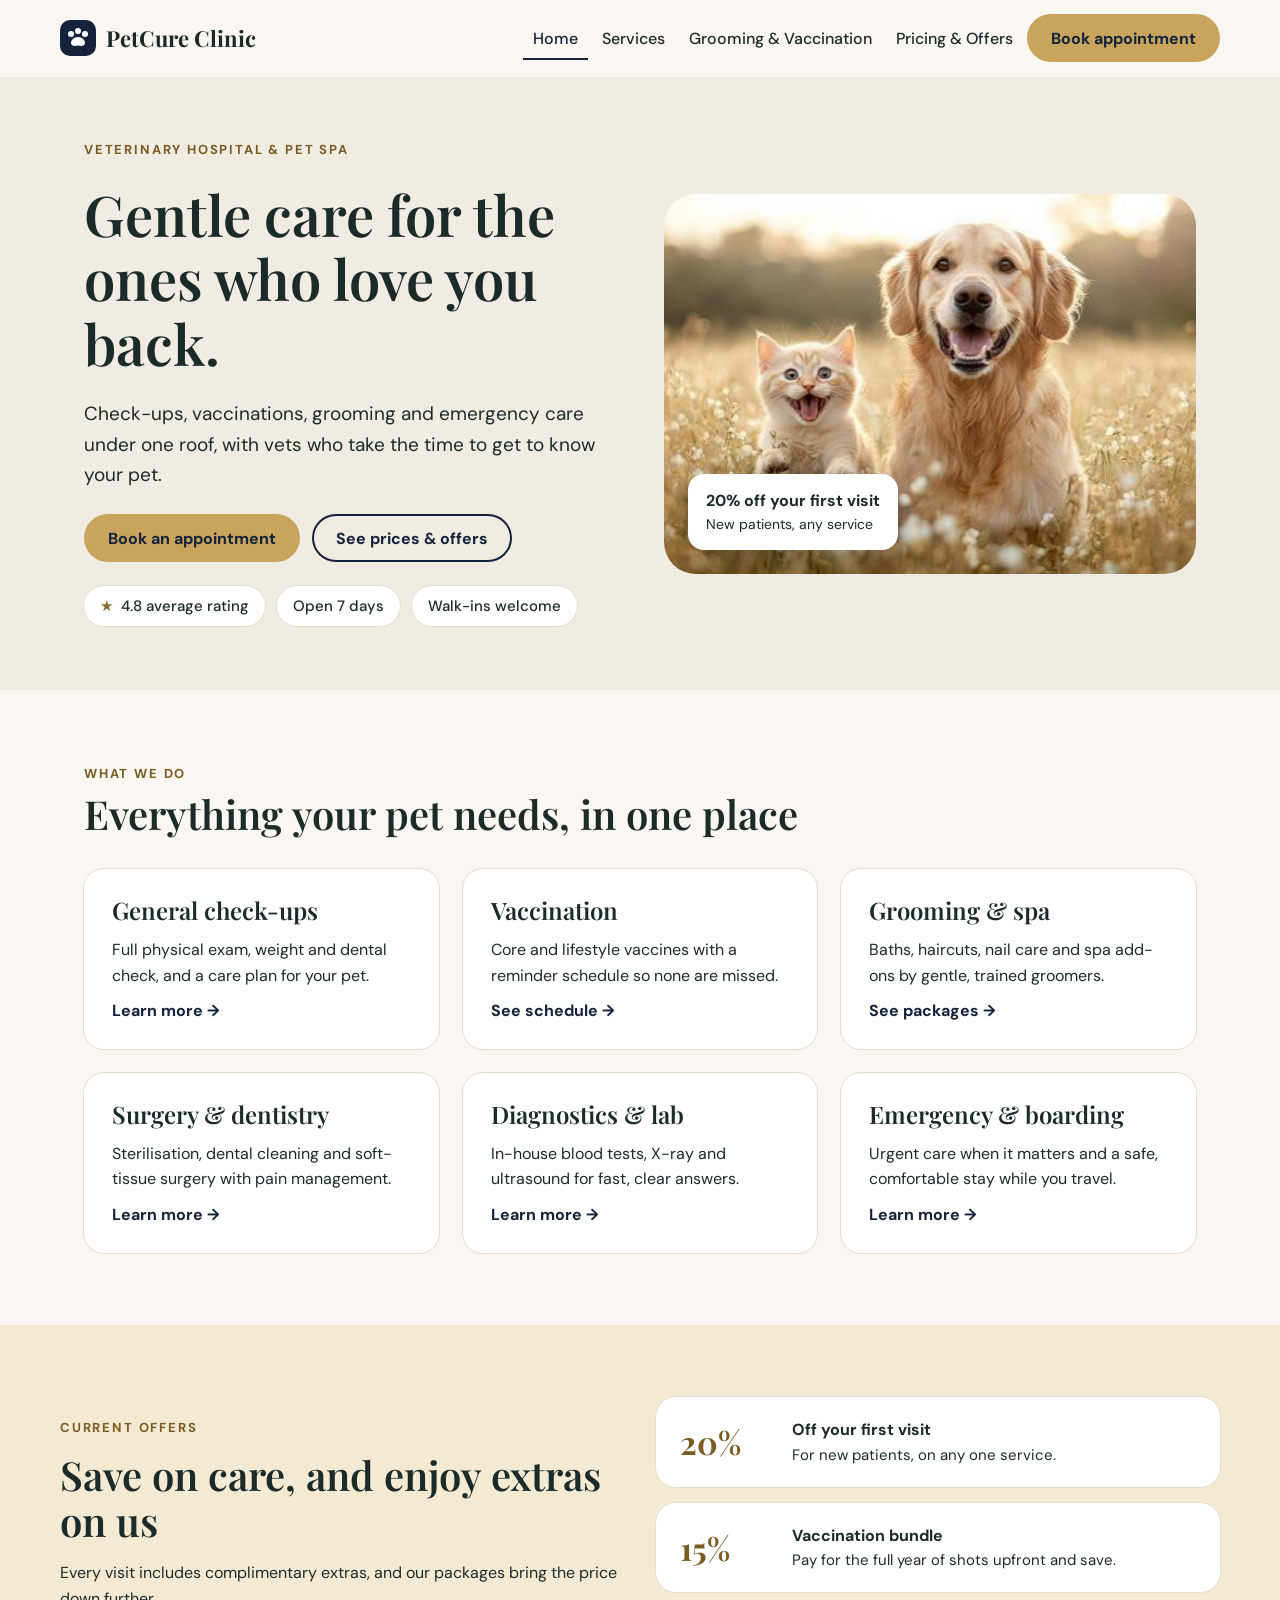
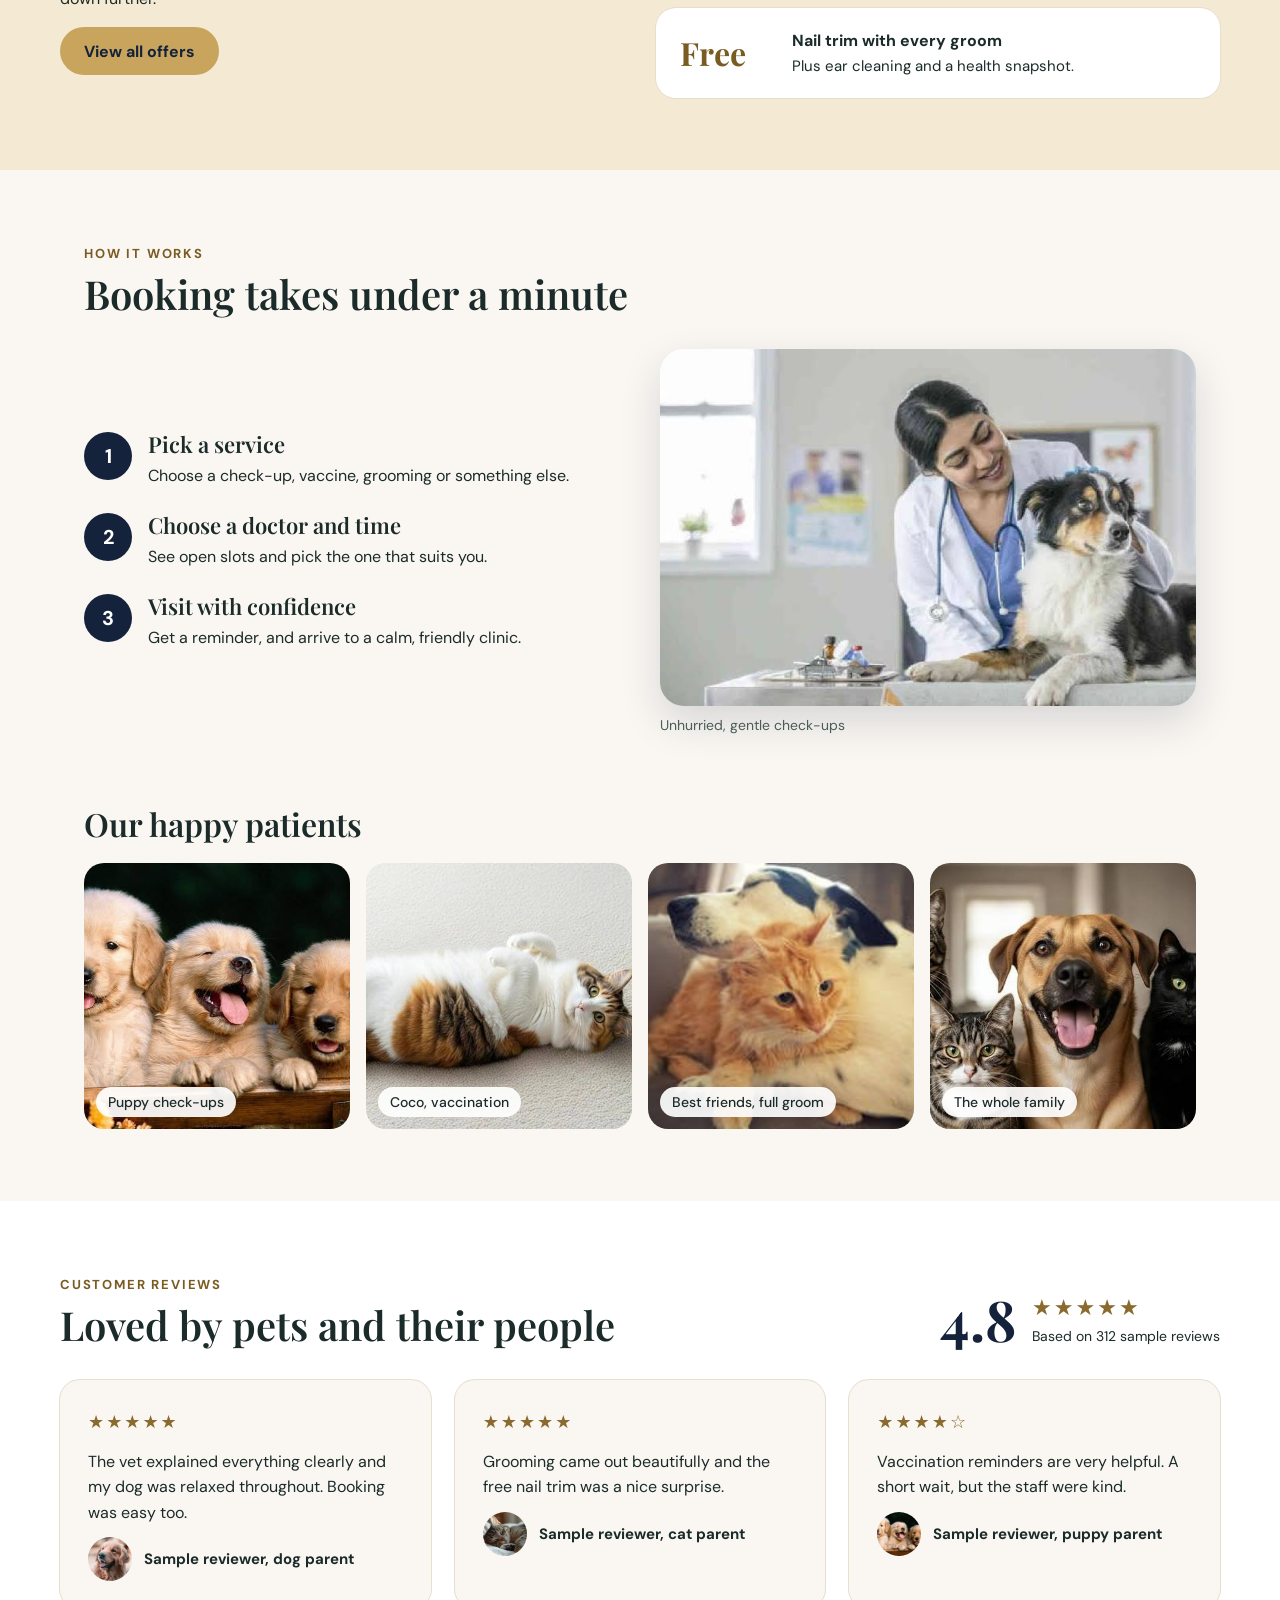
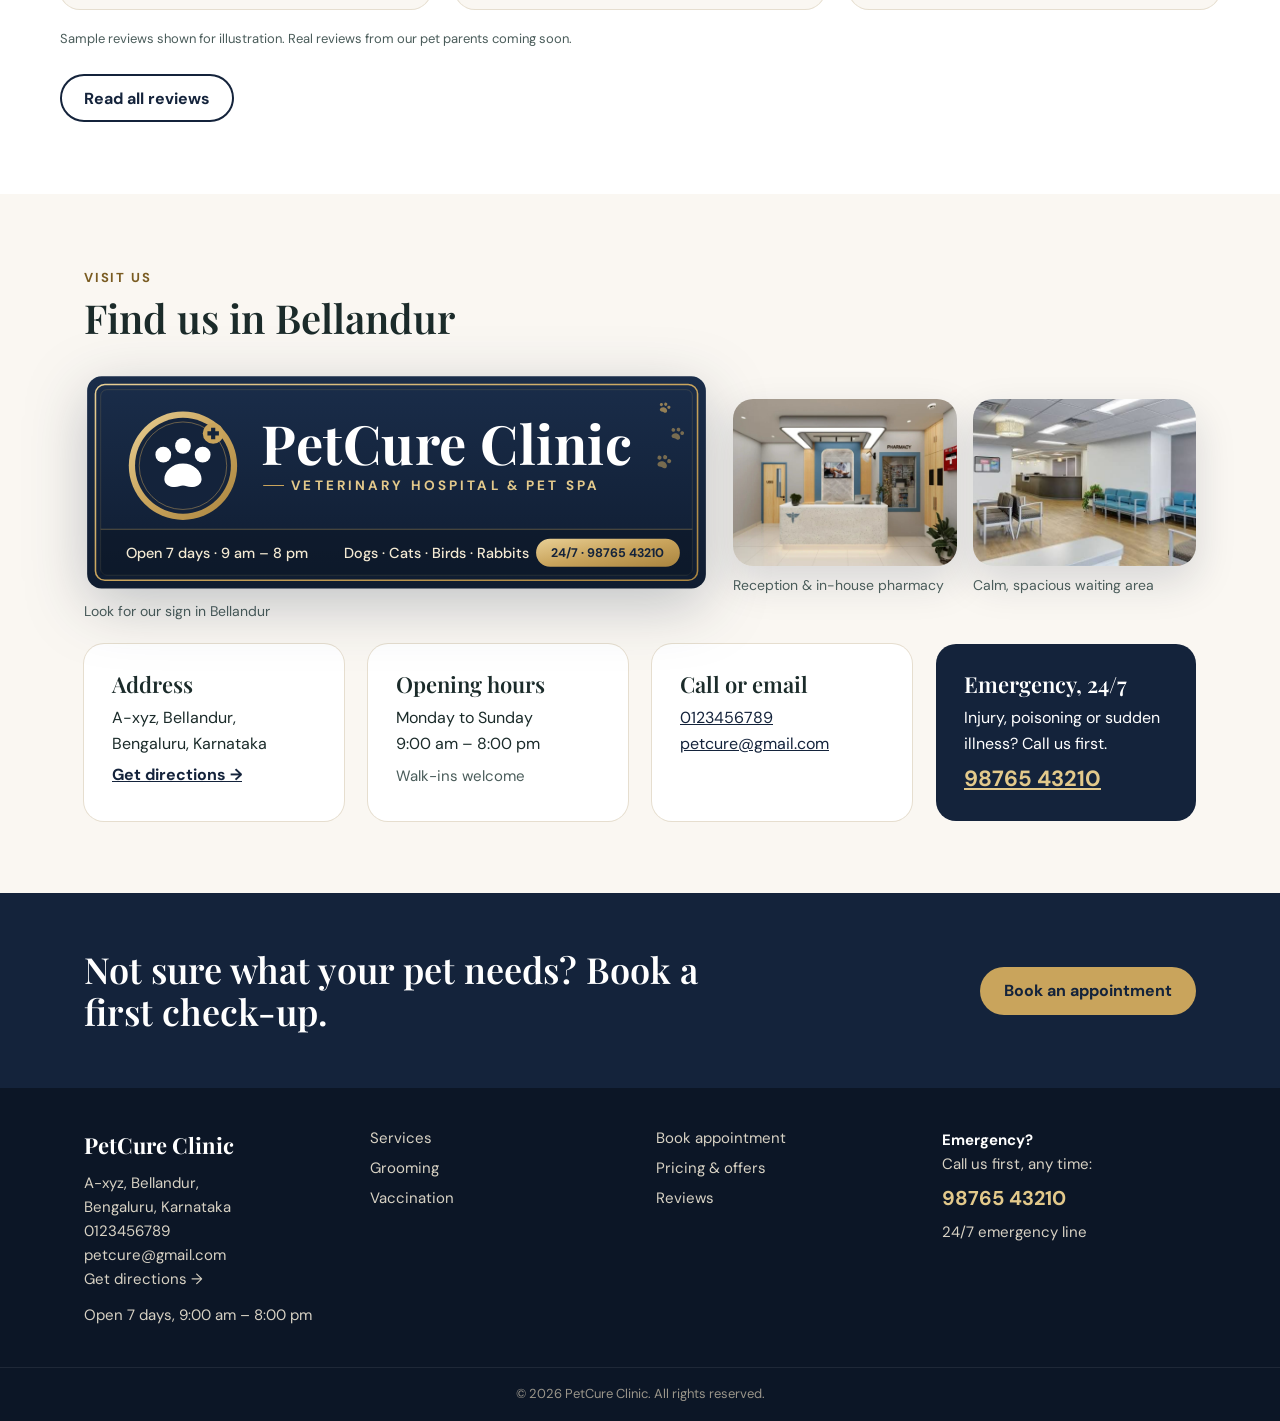
==== commit 220b6efb: "Add vet exam and grooming studio photos - Vet team photo as a wide banner at the top of Services - V" ====
--- a/index.html
+++ b/index.html
@@ -83,10 +83,13 @@
 <section class="sec"><div class="wrap">
   <span class="eyebrow">How it works</span>
   <h2 class="h2">Booking takes under a minute</h2>
-  <div class="grid">
+  <div class="split" style="gap:40px">
+  <div class="stack-lg">
     <div class="step"><span class="step-n">1</span><div><h3>Pick a service</h3><p>Choose a check-up, vaccine, grooming or something else.</p></div></div>
     <div class="step"><span class="step-n">2</span><div><h3>Choose a doctor and time</h3><p>See open slots and pick the one that suits you.</p></div></div>
     <div class="step"><span class="step-n">3</span><div><h3>Visit with confidence</h3><p>Get a reminder, and arrive to a calm, friendly clinic.</p></div></div>
+  </div>
+  <figure class="photo-card"><img src="assets/images/vet-with-dog.jpg" alt="A smiling PetCure vet comforting a dog on the exam table" width="678" height="452"><figcaption>Unhurried, gentle check-ups</figcaption></figure>
   </div>
 </div></section>
 
--- a/css/styles.css
+++ b/css/styles.css
@@ -310,3 +310,14 @@
   .mini-feature img { width: 100%; }
   .subnav { top: 72px; }
 }
+
+/* Wide hero banner & photo card */
+.hero-banner { grid-column: 1 / -1; width: 100%; aspect-ratio: 1280 / 530; object-fit: cover; border-radius: 28px; box-shadow: 0 16px 40px rgba(20, 35, 59, .15); }
+.photo-card { margin: 0; display: flex; flex-direction: column; gap: 10px; }
+.photo-card img { width: 100%; aspect-ratio: 3 / 2; object-fit: cover; border-radius: 24px; box-shadow: 0 16px 40px rgba(20, 35, 59, .15); }
+.photo-card figcaption { font-size: 14px; color: var(--muted); }
+@media (max-width: 720px) { .hero-banner { aspect-ratio: 16 / 9; object-position: 70% center; border-radius: 20px; } }
+.hero-wide { grid-column: 1 / -1; display: grid; grid-template-columns: 1fr auto; column-gap: 40px; row-gap: 16px; align-items: end; }
+.hero-wide > .eyebrow, .hero-wide > h1, .hero-wide > p { grid-column: 1; }
+.hero-wide > .row { grid-column: 2; grid-row: 2 / span 2; align-self: end; }
+@media (max-width: 860px) { .hero-wide { display: flex; } }
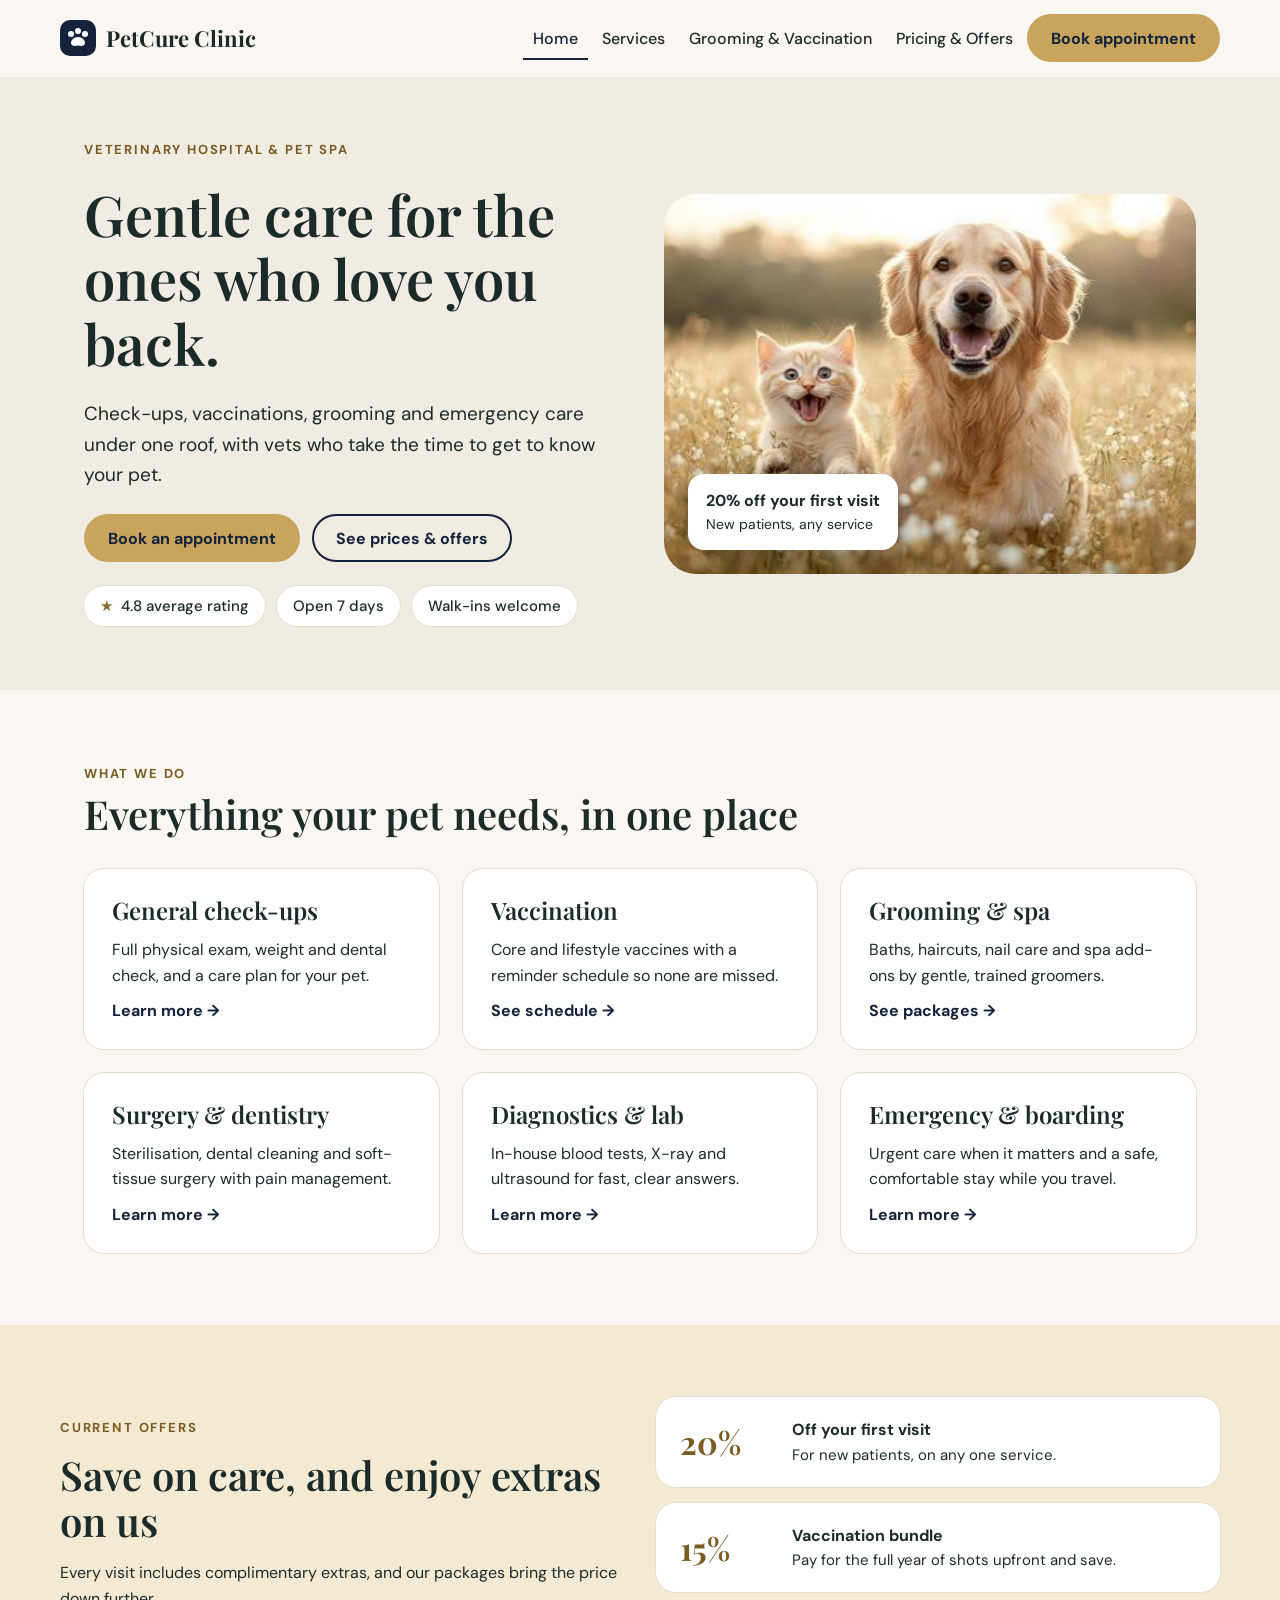
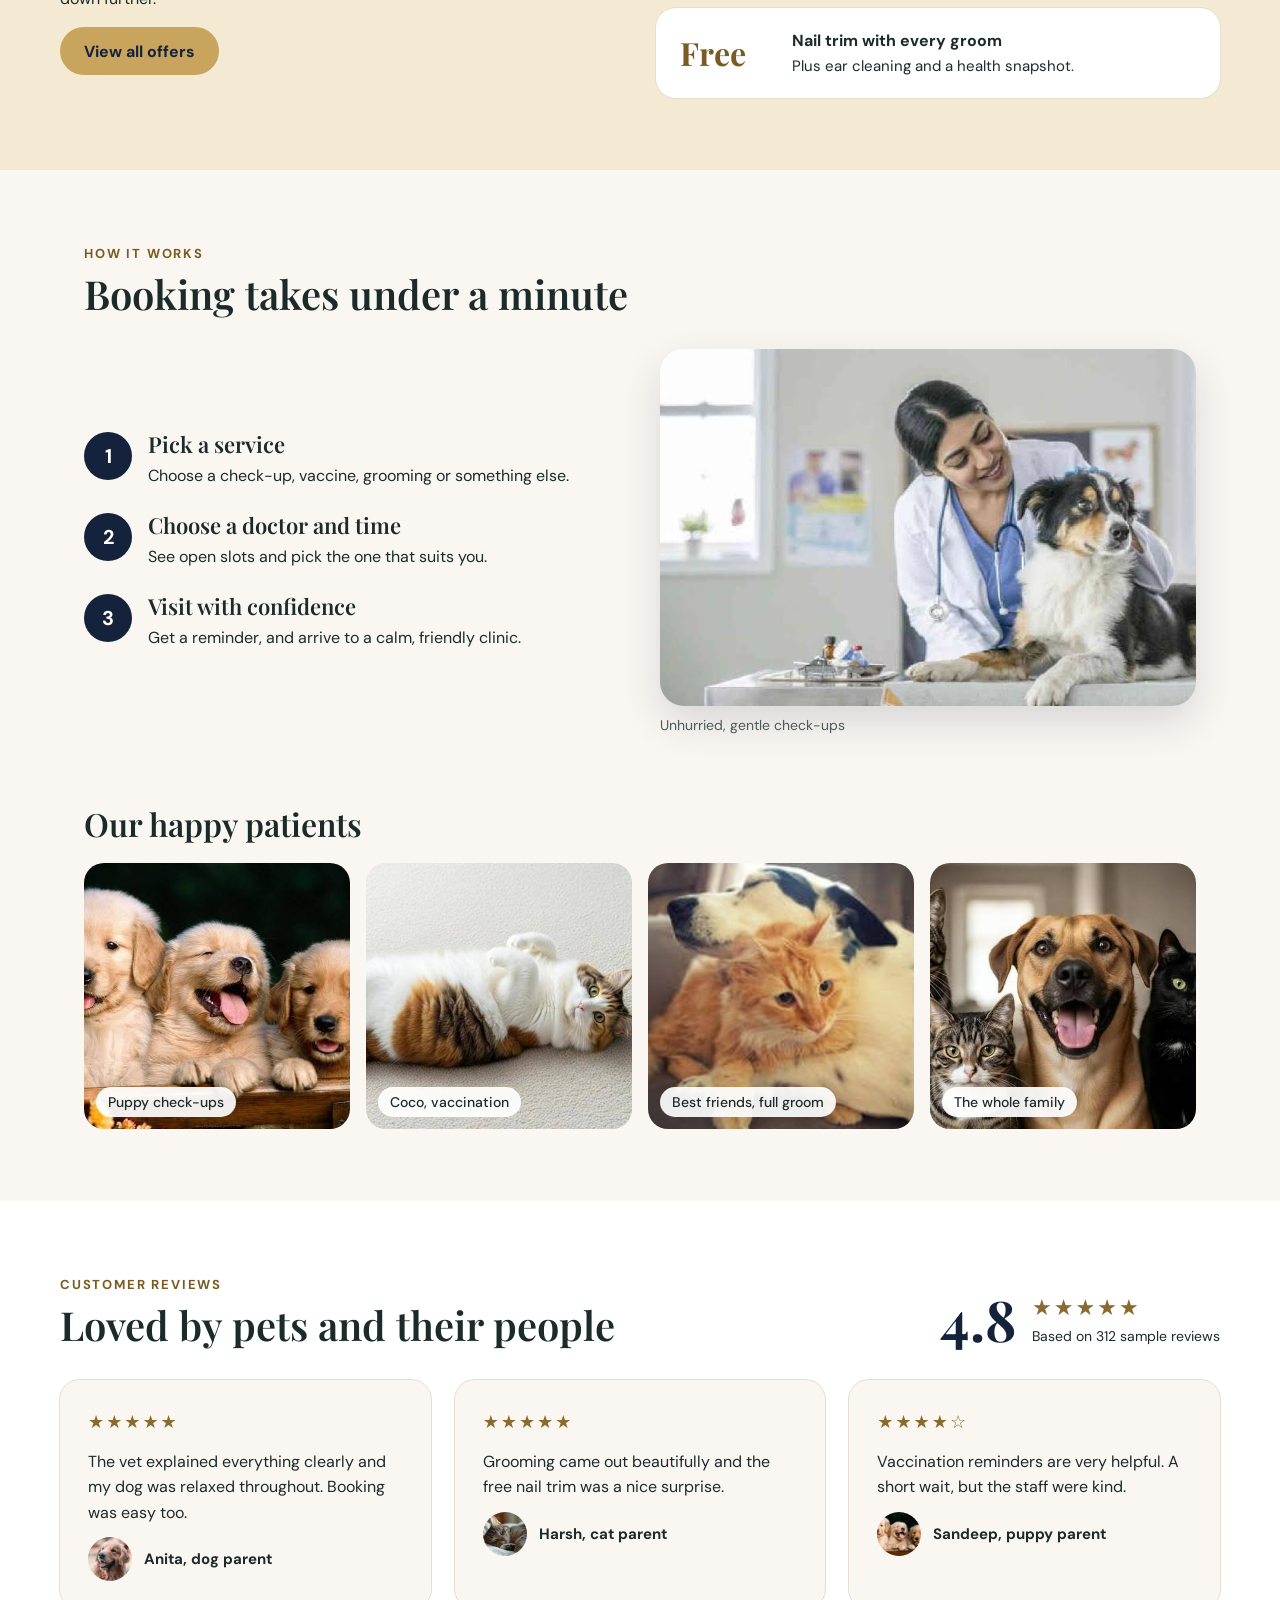
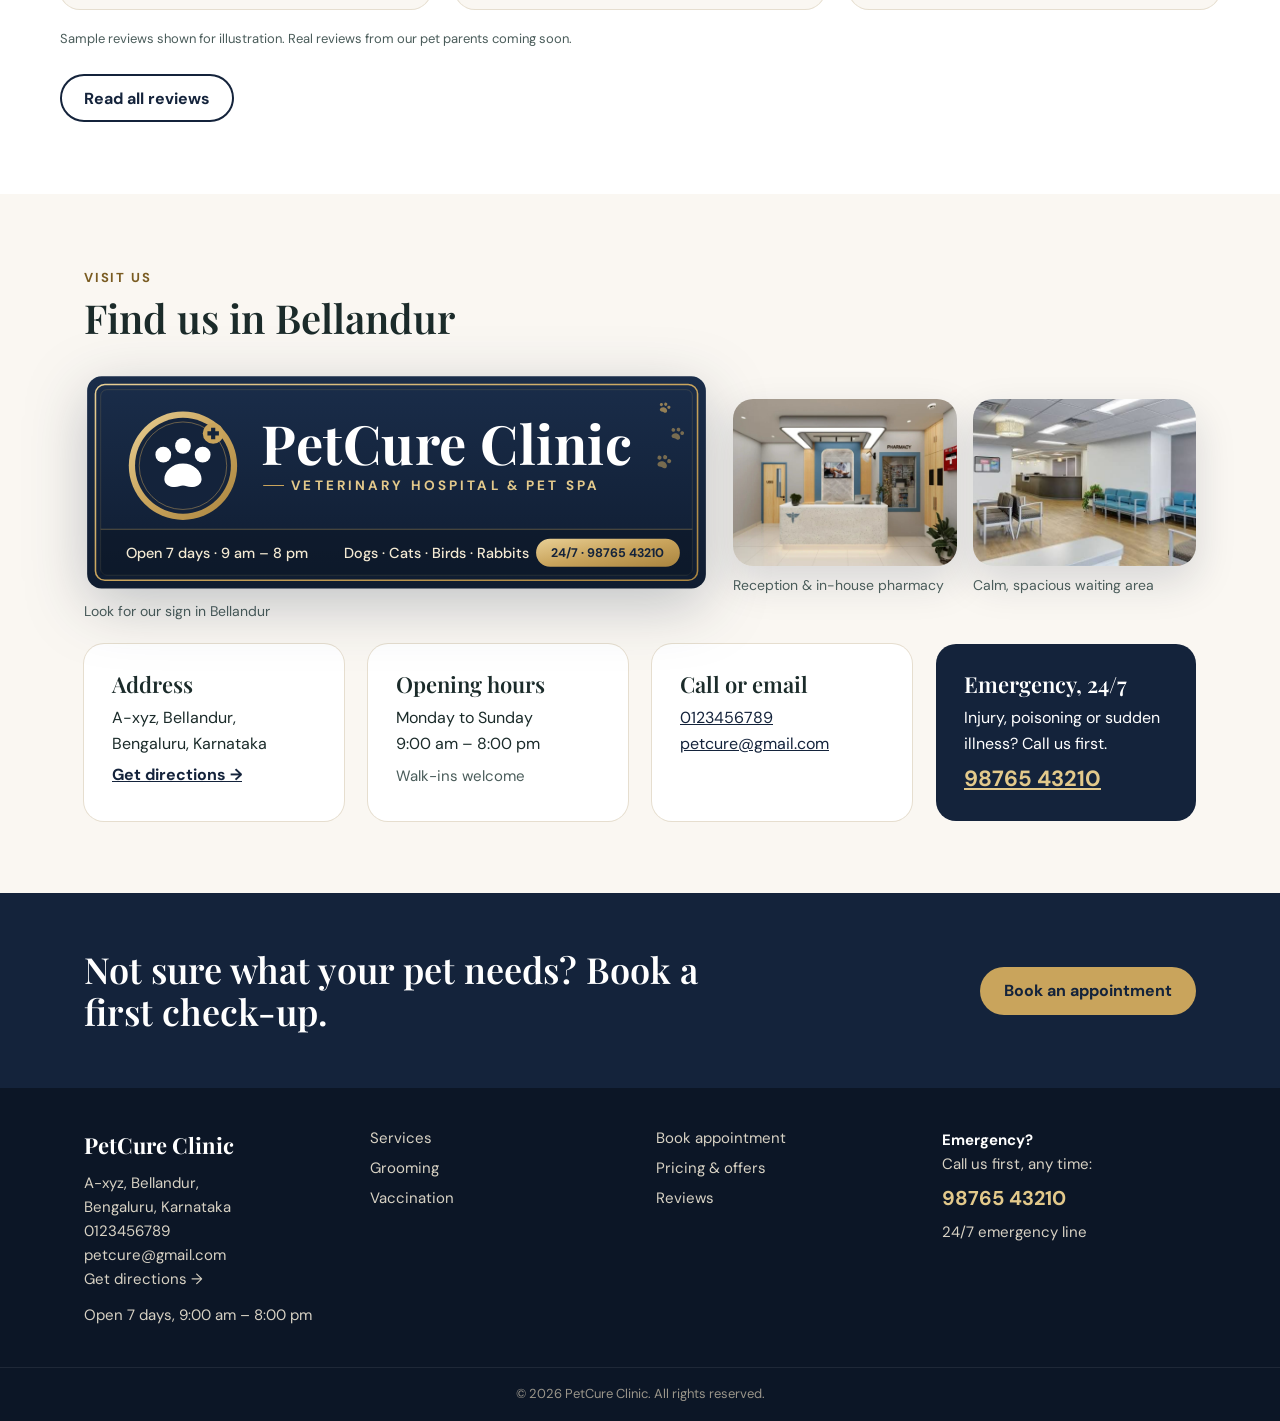
==== commit 3f928e8b: "Name the sample reviewers Co-Authored-By: Claude Opus 5.5 <noreply@anthropic.com> Claude-Session: ht" ====
--- a/index.html
+++ b/index.html
@@ -109,9 +109,9 @@
     <div class="row" style="gap:16px"><span class="rating-big">4.8</span><div><p class="stars" style="font-size:22px" aria-label="4.8 out of 5 stars">★★★★★</p><p style="font-size:14px">Based on 312 sample reviews</p></div></div>
   </div>
   <div class="grid">
-    <div class="card card-cream review"><p class="stars" aria-label="5 stars">★★★★★</p><p>The vet explained everything clearly and my dog was relaxed throughout. Booking was easy too.</p><div class="reviewer"><img src="assets/images/golden-retriever-portrait.jpg" alt="" style="object-position:center 20%"><p>Sample reviewer, dog parent</p></div></div>
-    <div class="card card-cream review"><p class="stars" aria-label="5 stars">★★★★★</p><p>Grooming came out beautifully and the free nail trim was a nice surprise.</p><div class="reviewer"><img src="assets/images/tabby-cat-sleeping.jpg" alt=""><p>Sample reviewer, cat parent</p></div></div>
-    <div class="card card-cream review"><p class="stars" aria-label="4 stars">★★★★☆</p><p>Vaccination reminders are very helpful. A short wait, but the staff were kind.</p><div class="reviewer"><img src="assets/images/golden-puppies.jpg" alt="" style="object-position:50% 30%"><p>Sample reviewer, puppy parent</p></div></div>
+    <div class="card card-cream review"><p class="stars" aria-label="5 stars">★★★★★</p><p>The vet explained everything clearly and my dog was relaxed throughout. Booking was easy too.</p><div class="reviewer"><img src="assets/images/golden-retriever-portrait.jpg" alt="" style="object-position:center 20%"><p>Anita, dog parent</p></div></div>
+    <div class="card card-cream review"><p class="stars" aria-label="5 stars">★★★★★</p><p>Grooming came out beautifully and the free nail trim was a nice surprise.</p><div class="reviewer"><img src="assets/images/tabby-cat-sleeping.jpg" alt=""><p>Harsh, cat parent</p></div></div>
+    <div class="card card-cream review"><p class="stars" aria-label="4 stars">★★★★☆</p><p>Vaccination reminders are very helpful. A short wait, but the staff were kind.</p><div class="reviewer"><img src="assets/images/golden-puppies.jpg" alt="" style="object-position:50% 30%"><p>Sandeep, puppy parent</p></div></div>
   </div>
   <p class="note">Sample reviews shown for illustration. Real reviews from our pet parents coming soon.</p>
   <div style="margin-top:24px"><a class="btn2" href="pricing.html#reviews">Read all reviews</a></div>
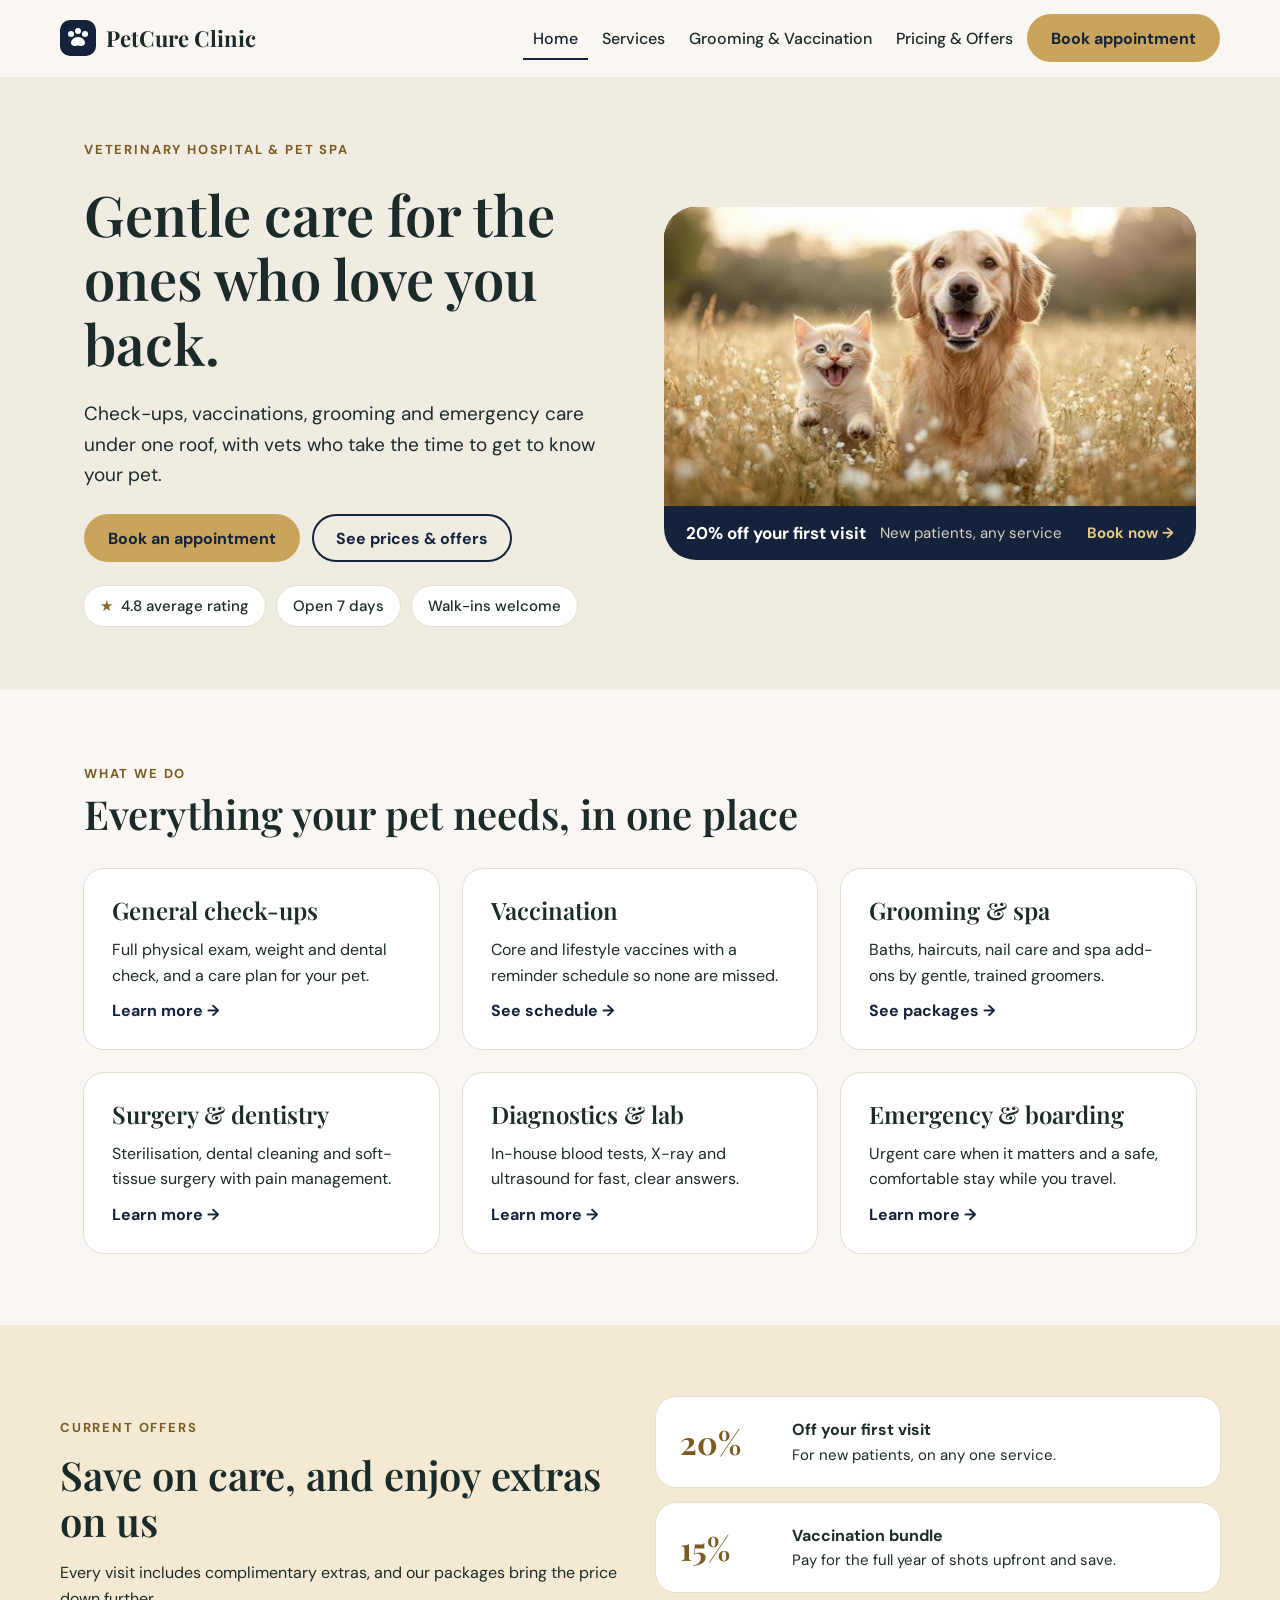
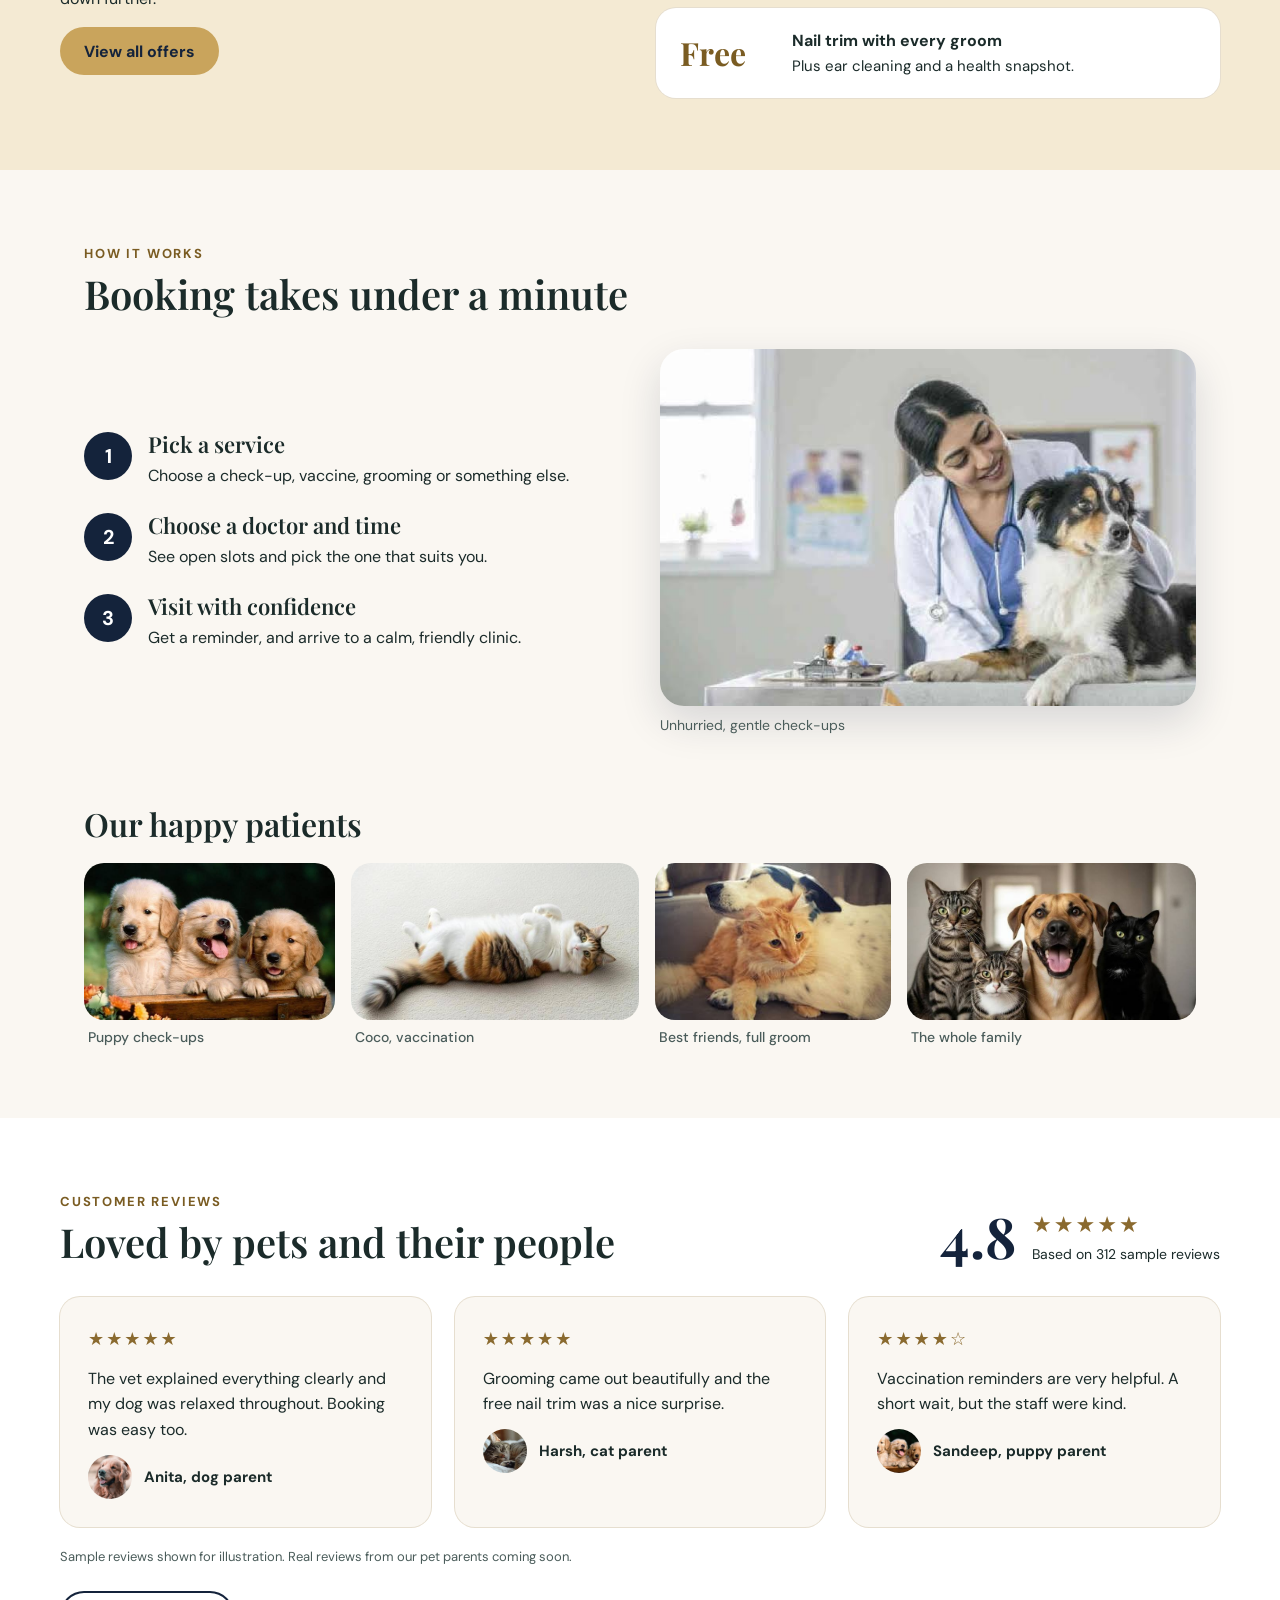
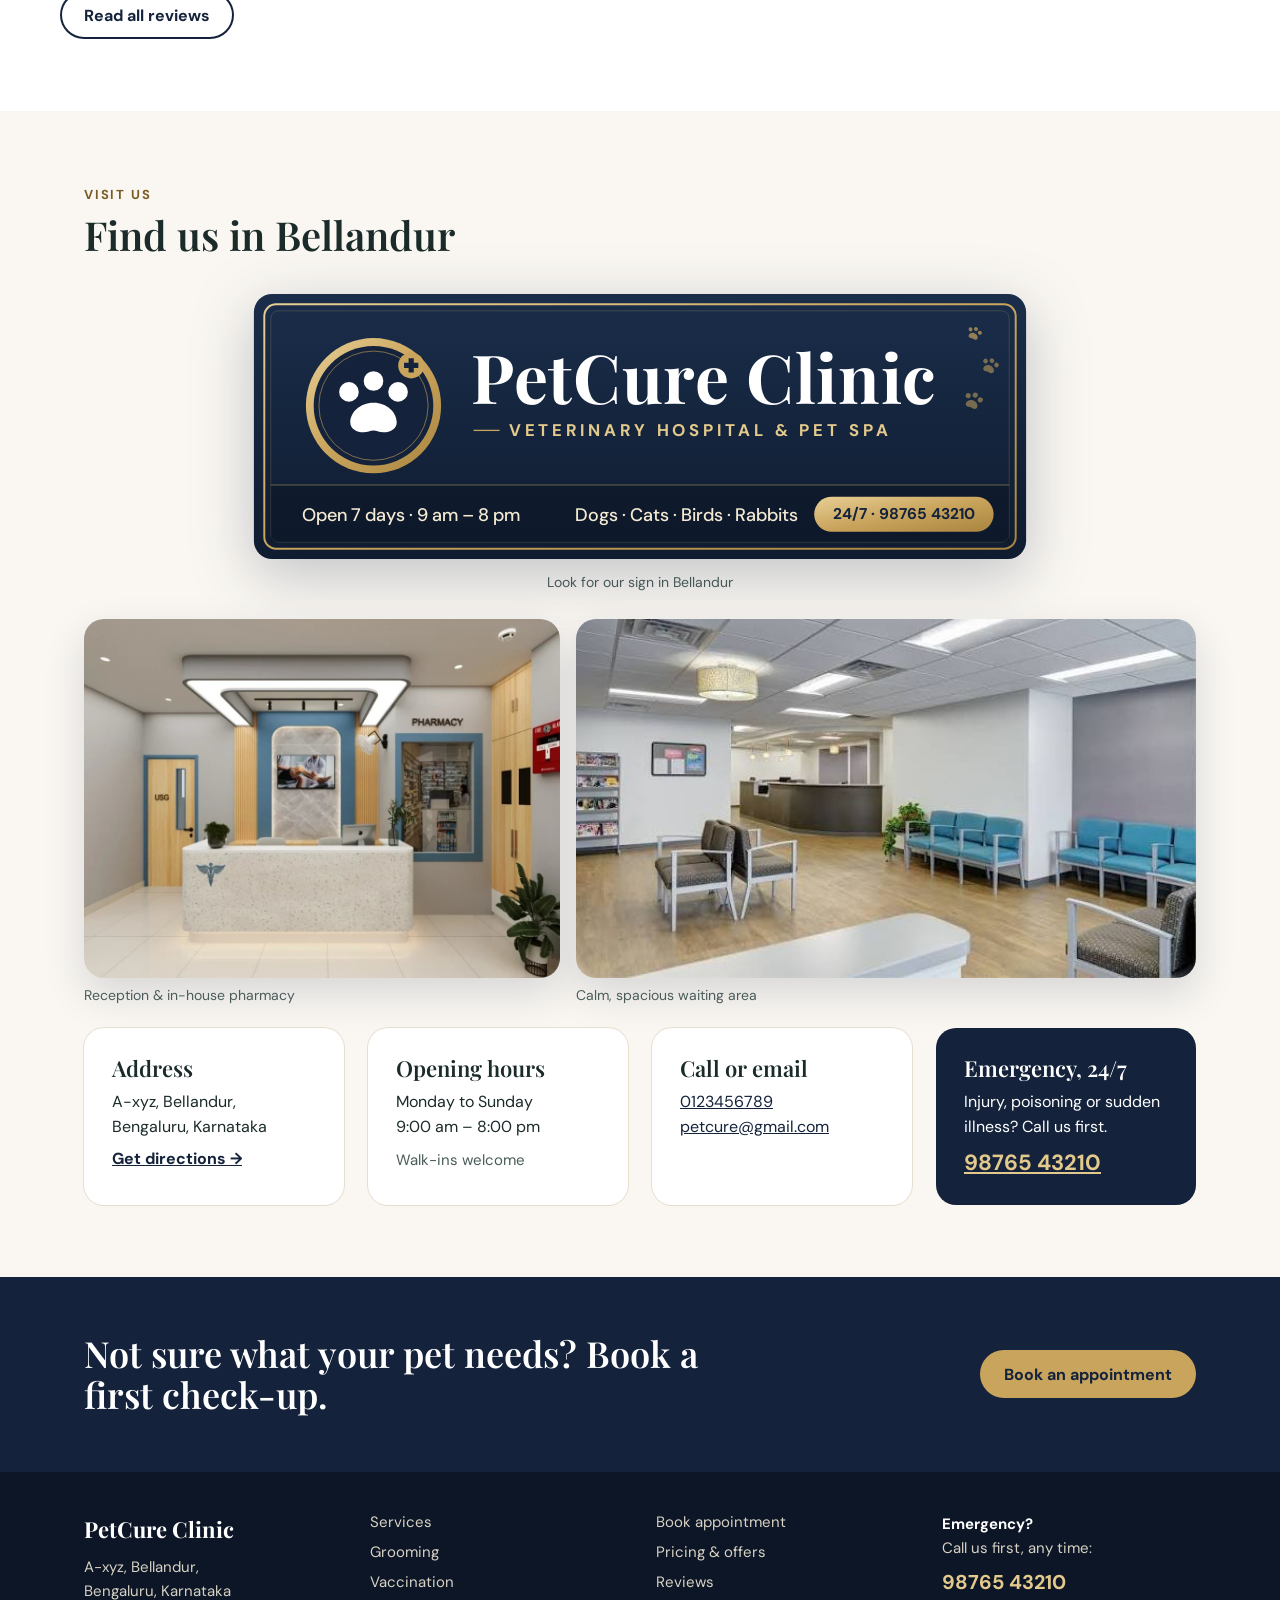
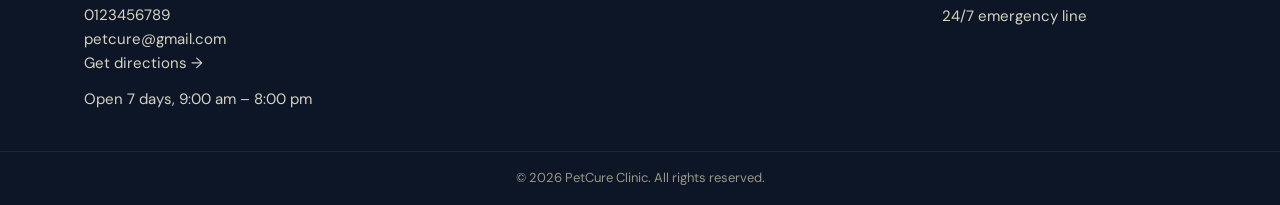
==== commit cf57d5cc: "Show home page photos in full, without cropping - Hero photo keeps its natural shape; the first-visi" ====
--- a/index.html
+++ b/index.html
@@ -46,10 +46,10 @@
       <div class="row"><a class="btn" href="book.html">Book an appointment</a><a class="btn2" href="pricing.html">See prices &amp; offers</a></div>
       <div class="row"><span class="chip"><span class="stars" style="font-size:15px;letter-spacing:0">★</span> 4.8 average rating</span><span class="chip">Open 7 days</span><span class="chip">Walk-ins welcome</span></div>
     </div>
-    <div class="hero-photo">
+    <figure class="hero-photo full">
       <img src="assets/images/kitten-and-golden-field.jpg" alt="A happy ginger kitten and a golden retriever sitting together in a sunny meadow" width="624" height="350">
-      <div class="hero-badge"><p>20% off your first visit</p><p>New patients, any service</p></div>
-    </div>
+      <figcaption class="hero-offer"><b>20% off your first visit</b><span>New patients, any service</span><a href="book.html">Book now →</a></figcaption>
+    </figure>
   </div>
 </section>
 
@@ -95,11 +95,11 @@
 
 <section style="padding-bottom:72px"><div class="wrap">
   <h2 class="h2-flush" style="font-size:32px;margin-bottom:20px">Our happy patients</h2>
-  <div class="gallery">
-    <figure><img src="assets/images/golden-puppies.jpg" alt="Three golden retriever puppies smiling over a wooden fence"><figcaption>Puppy check-ups</figcaption></figure>
-    <figure><img src="assets/images/calico-cat-playful.jpg" alt="Playful calico cat lying on its back on a soft carpet" style="object-position:75% center"><figcaption>Coco, vaccination</figcaption></figure>
-    <figure><img src="assets/images/dog-and-cat-cuddle.jpg" alt="A ginger cat cuddling up to a black and white dog"><figcaption>Best friends, full groom</figcaption></figure>
-    <figure><img src="assets/images/cats-and-dog-friends.jpg" alt="Three cats and a smiling dog sitting together at home"><figcaption>The whole family</figcaption></figure>
+  <div class="gallery-full">
+    <figure style="--r:1.6"><img src="assets/images/golden-puppies.jpg" alt="Three golden retriever puppies smiling over a wooden fence"><figcaption>Puppy check-ups</figcaption></figure>
+    <figure style="--r:1.83"><img src="assets/images/calico-cat-playful.jpg" alt="Playful calico cat lying on its back on a soft carpet"><figcaption>Coco, vaccination</figcaption></figure>
+    <figure style="--r:1.5"><img src="assets/images/dog-and-cat-cuddle.jpg" alt="A ginger cat cuddling up to a black and white dog"><figcaption>Best friends, full groom</figcaption></figure>
+    <figure style="--r:1.84"><img src="assets/images/cats-and-dog-friends.jpg" alt="Three cats and a smiling dog sitting together at home"><figcaption>The whole family</figcaption></figure>
   </div>
 </div></section>
 
@@ -176,7 +176,7 @@
   <rect x="868" y="318" width="276" height="54" rx="27" fill="url(#sb-gold)"/>
   <text x="1006" y="353" text-anchor="middle" fill="#14233B" font-family="'DM Sans', Arial, sans-serif" font-weight="700" font-size="24">24/7 · 98765 43210</text>
 </svg><figcaption>Look for our sign in Bellandur</figcaption></figure>
-    <div class="room-pair"><figure class="room-fig"><img src="assets/images/clinic-reception.jpg" alt="The PetCure Clinic reception desk with in-house pharmacy" width="1024" height="768"><figcaption>Reception &amp; in-house pharmacy</figcaption></figure><figure class="room-fig"><img src="assets/images/clinic-waiting-area.jpg" alt="The bright, spacious waiting area at PetCure Clinic with comfortable seating" width="588" height="340"><figcaption>Calm, spacious waiting area</figcaption></figure></div>
+    <div class="room-pair full"><figure class="room-fig" style="--r:1.33"><img src="assets/images/clinic-reception.jpg" alt="The PetCure Clinic reception desk with in-house pharmacy" width="1024" height="768"><figcaption>Reception &amp; in-house pharmacy</figcaption></figure><figure class="room-fig" style="--r:1.73"><img src="assets/images/clinic-waiting-area.jpg" alt="The bright, spacious waiting area at PetCure Clinic with comfortable seating" width="588" height="340"><figcaption>Calm, spacious waiting area</figcaption></figure></div>
   </div>
   <div class="grid" style="grid-template-columns:repeat(auto-fit,minmax(240px,1fr))">
     <div class="card stack" style="gap:8px"><h3 style="font-size:22px">Address</h3><p>A-xyz, Bellandur,<br>Bengaluru, Karnataka</p><a class="card-link" href="https://www.google.com/maps/search/?api=1&amp;query=Bellandur%2C+Bengaluru%2C+Karnataka" target="_blank" rel="noopener">Get directions →</a></div>
--- a/css/styles.css
+++ b/css/styles.css
@@ -321,3 +321,25 @@
 .hero-wide > .eyebrow, .hero-wide > h1, .hero-wide > p { grid-column: 1; }
 .hero-wide > .row { grid-column: 2; grid-row: 2 / span 2; align-self: end; }
 @media (max-width: 860px) { .hero-wide { display: flex; } }
+
+/* Home: show whole photos (no cropping) */
+.hero-photo.full { margin: 0; min-height: 0; display: flex; flex-direction: column; }
+.hero-photo.full img { min-height: 0; height: auto; object-fit: initial; }
+.hero-offer { display: flex; flex-wrap: wrap; align-items: center; gap: 6px 14px; padding: 16px 22px; color: #fff; font-size: 15px; }
+.hero-offer b { font-size: 17px; }
+.hero-offer span { color: #D8D2C4; }
+.hero-offer a { margin-left: auto; color: var(--gold-light); font-weight: 700; text-decoration: none; }
+
+/* Justified gallery: each photo keeps its own shape, all in a row share one height */
+.gallery-full, .room-pair.full { display: flex; flex-wrap: wrap; gap: 16px; align-items: flex-start; }
+.gallery-full figure, .room-pair.full figure { flex: var(--r) 1 calc(var(--r) * 150px); margin: 0; display: flex; flex-direction: column; gap: 8px; }
+.gallery-full img, .room-pair.full img { width: 100%; height: auto; aspect-ratio: var(--r); object-fit: cover; border-radius: 20px; display: block; }
+.gallery-full figcaption { font-size: 14px; font-weight: 500; color: var(--muted); padding-left: 4px; }
+.room-pair.full figure { flex-basis: calc(var(--r) * 120px); }
+@media (max-width: 720px) {
+  .gallery-full figure { flex-basis: 100%; }
+  .room-pair.full figure { flex-basis: 100%; }
+  .hero-offer a { margin-left: 0; }
+}
+.clinic-photos { grid-template-columns: 1fr; gap: 28px; }
+.clinic-photos .sign-fig { max-width: 780px; width: 100%; justify-self: center; align-items: center; }
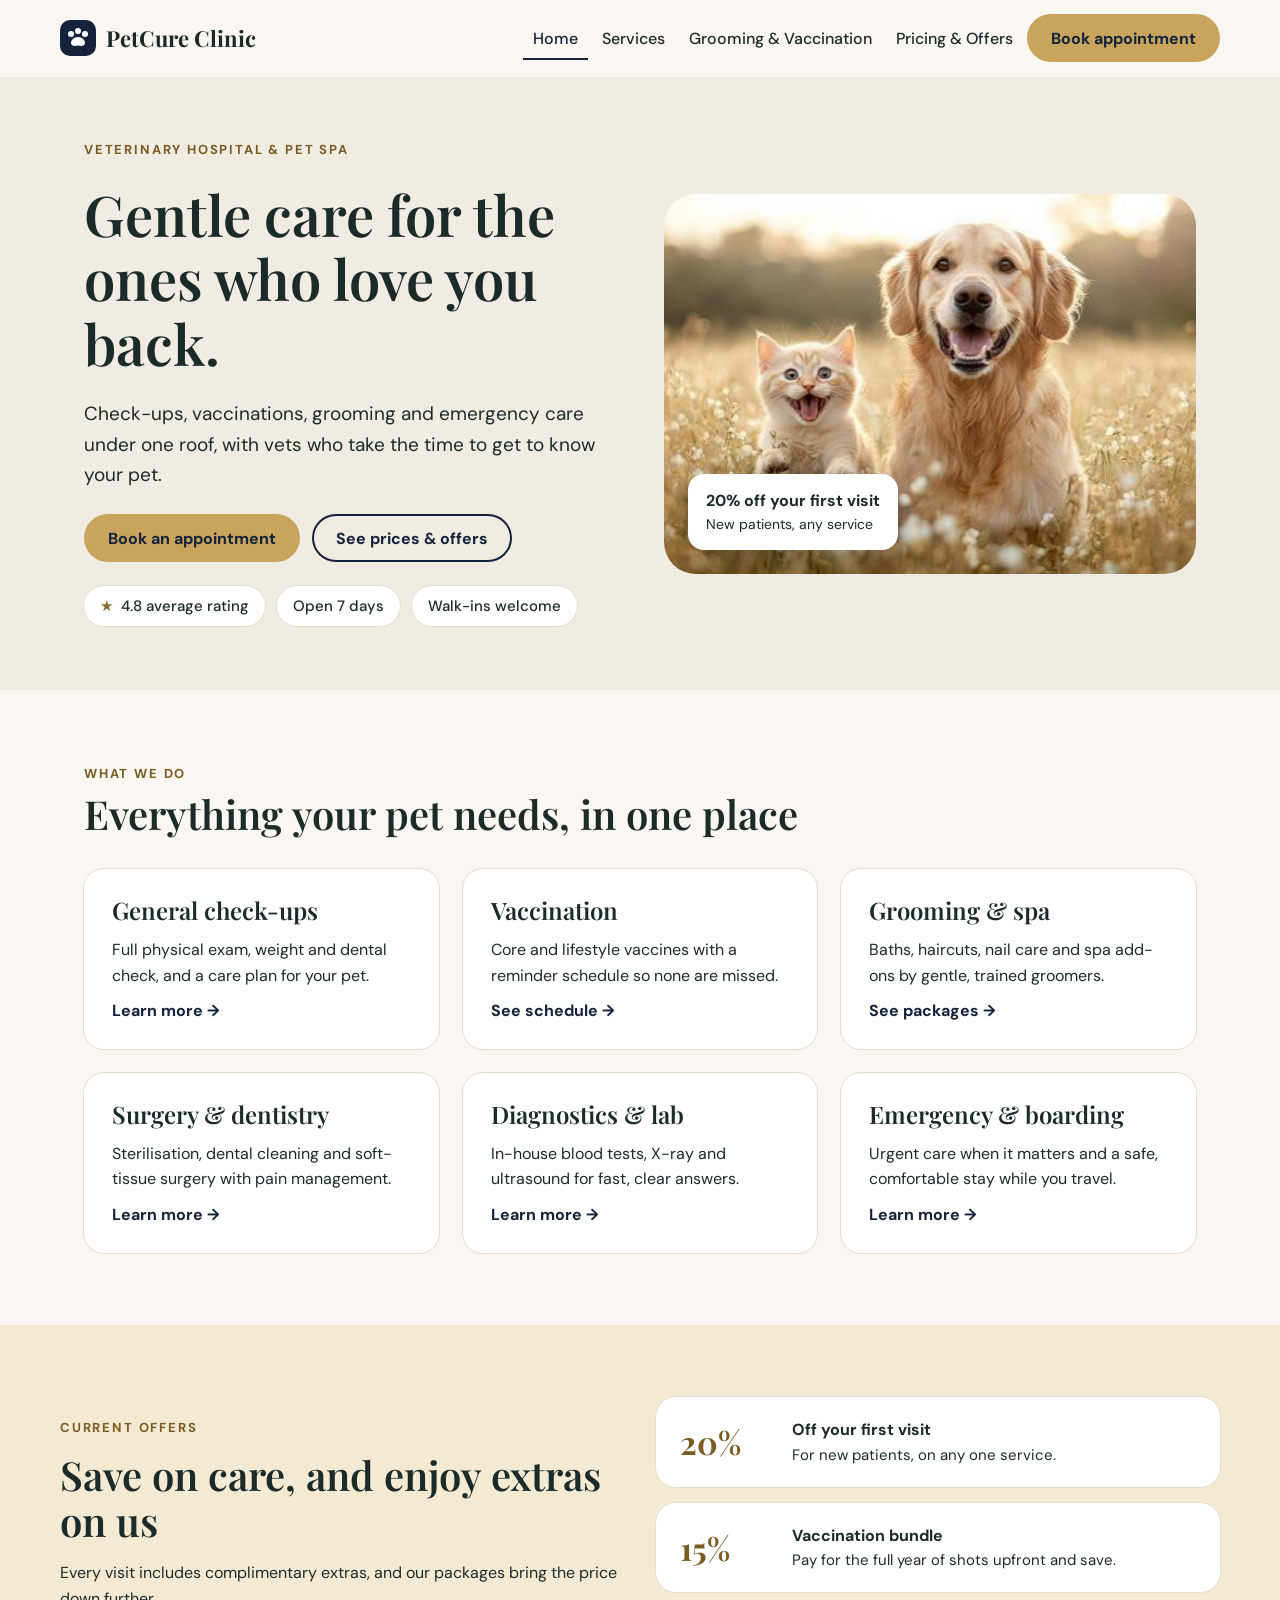
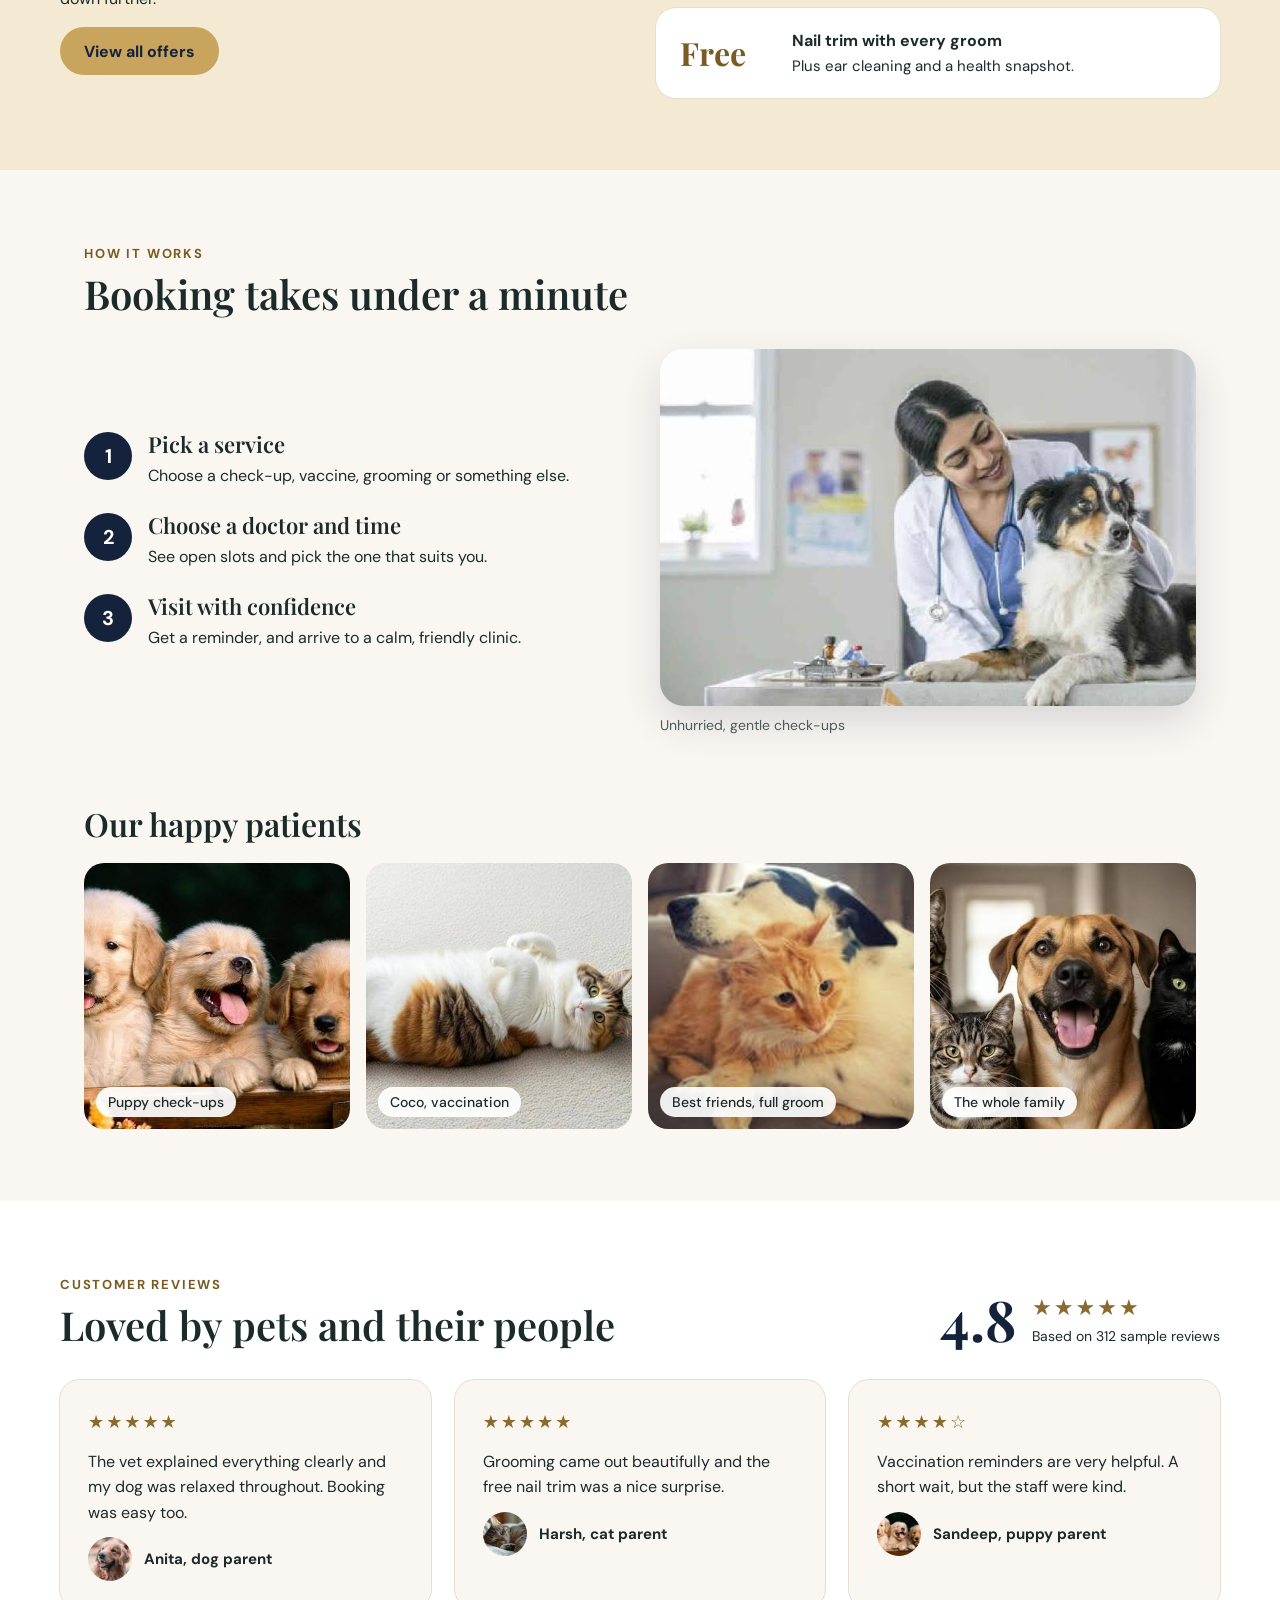
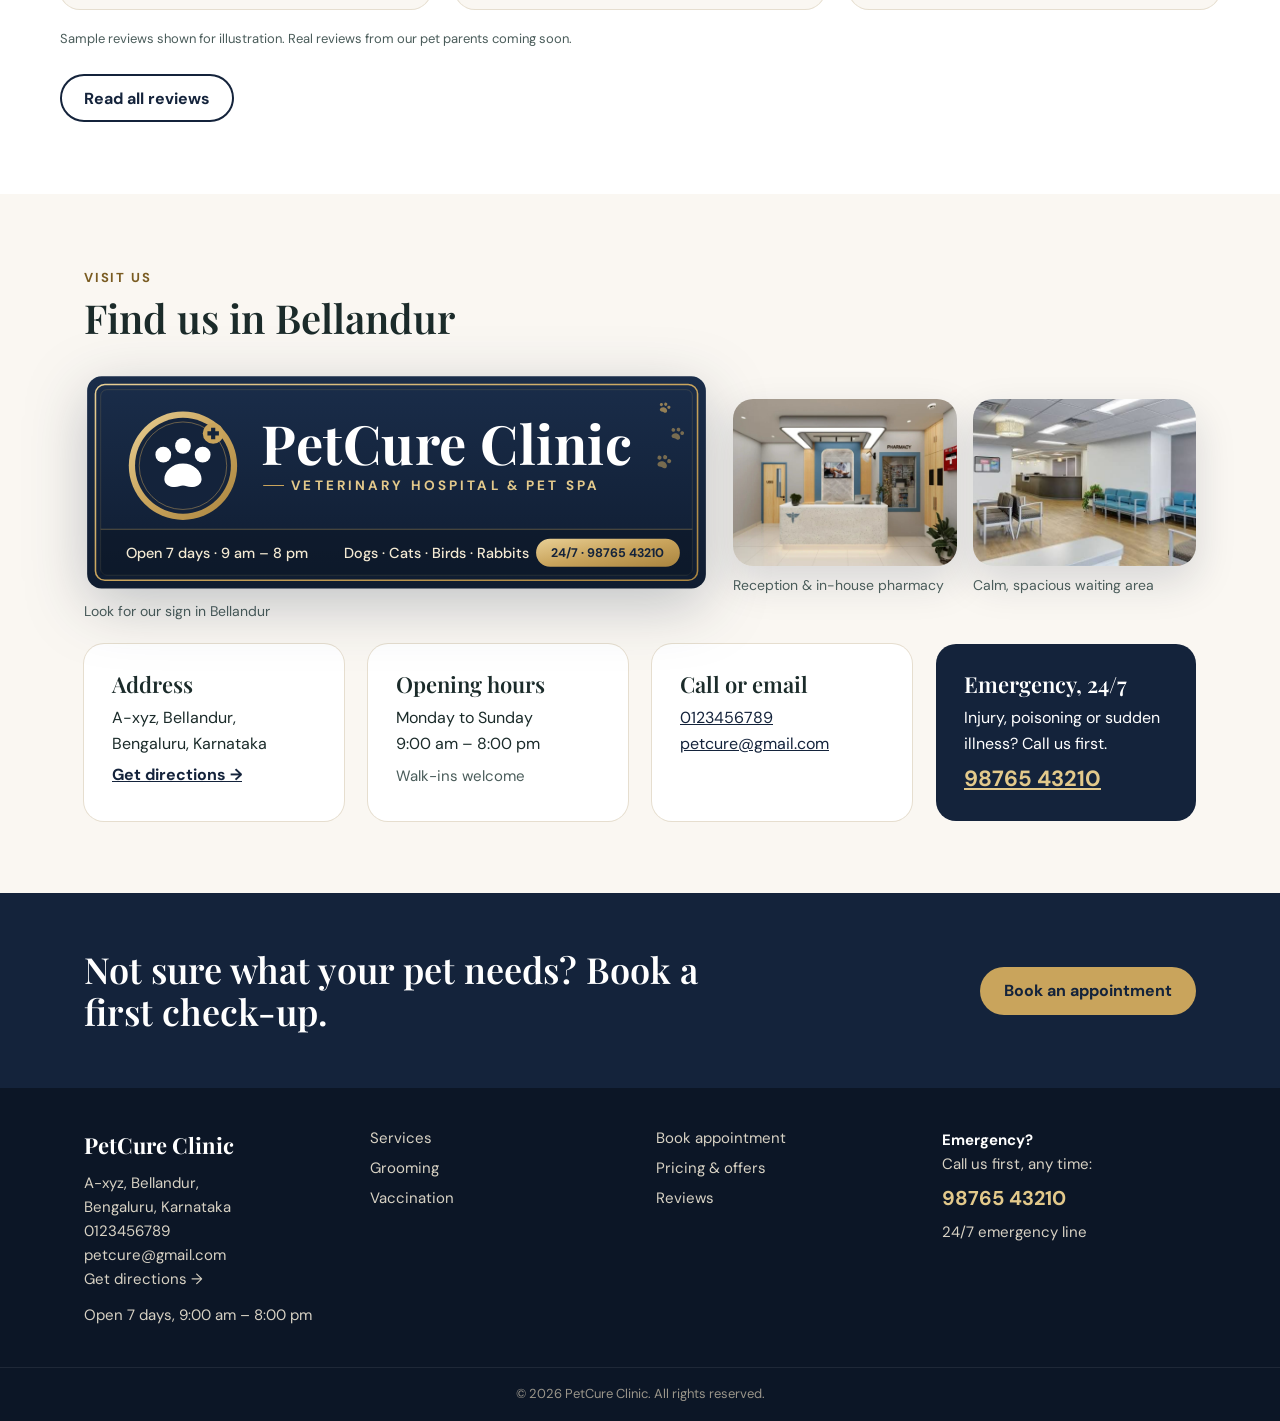
==== commit 9b10d7dc: "Revert "Show home page photos in full, without cropping" Restore the previous home page photo layout" ====
--- a/index.html
+++ b/index.html
@@ -46,10 +46,10 @@
       <div class="row"><a class="btn" href="book.html">Book an appointment</a><a class="btn2" href="pricing.html">See prices &amp; offers</a></div>
       <div class="row"><span class="chip"><span class="stars" style="font-size:15px;letter-spacing:0">★</span> 4.8 average rating</span><span class="chip">Open 7 days</span><span class="chip">Walk-ins welcome</span></div>
     </div>
-    <figure class="hero-photo full">
+    <div class="hero-photo">
       <img src="assets/images/kitten-and-golden-field.jpg" alt="A happy ginger kitten and a golden retriever sitting together in a sunny meadow" width="624" height="350">
-      <figcaption class="hero-offer"><b>20% off your first visit</b><span>New patients, any service</span><a href="book.html">Book now →</a></figcaption>
-    </figure>
+      <div class="hero-badge"><p>20% off your first visit</p><p>New patients, any service</p></div>
+    </div>
   </div>
 </section>
 
@@ -95,11 +95,11 @@
 
 <section style="padding-bottom:72px"><div class="wrap">
   <h2 class="h2-flush" style="font-size:32px;margin-bottom:20px">Our happy patients</h2>
-  <div class="gallery-full">
-    <figure style="--r:1.6"><img src="assets/images/golden-puppies.jpg" alt="Three golden retriever puppies smiling over a wooden fence"><figcaption>Puppy check-ups</figcaption></figure>
-    <figure style="--r:1.83"><img src="assets/images/calico-cat-playful.jpg" alt="Playful calico cat lying on its back on a soft carpet"><figcaption>Coco, vaccination</figcaption></figure>
-    <figure style="--r:1.5"><img src="assets/images/dog-and-cat-cuddle.jpg" alt="A ginger cat cuddling up to a black and white dog"><figcaption>Best friends, full groom</figcaption></figure>
-    <figure style="--r:1.84"><img src="assets/images/cats-and-dog-friends.jpg" alt="Three cats and a smiling dog sitting together at home"><figcaption>The whole family</figcaption></figure>
+  <div class="gallery">
+    <figure><img src="assets/images/golden-puppies.jpg" alt="Three golden retriever puppies smiling over a wooden fence"><figcaption>Puppy check-ups</figcaption></figure>
+    <figure><img src="assets/images/calico-cat-playful.jpg" alt="Playful calico cat lying on its back on a soft carpet" style="object-position:75% center"><figcaption>Coco, vaccination</figcaption></figure>
+    <figure><img src="assets/images/dog-and-cat-cuddle.jpg" alt="A ginger cat cuddling up to a black and white dog"><figcaption>Best friends, full groom</figcaption></figure>
+    <figure><img src="assets/images/cats-and-dog-friends.jpg" alt="Three cats and a smiling dog sitting together at home"><figcaption>The whole family</figcaption></figure>
   </div>
 </div></section>
 
@@ -176,7 +176,7 @@
   <rect x="868" y="318" width="276" height="54" rx="27" fill="url(#sb-gold)"/>
   <text x="1006" y="353" text-anchor="middle" fill="#14233B" font-family="'DM Sans', Arial, sans-serif" font-weight="700" font-size="24">24/7 · 98765 43210</text>
 </svg><figcaption>Look for our sign in Bellandur</figcaption></figure>
-    <div class="room-pair full"><figure class="room-fig" style="--r:1.33"><img src="assets/images/clinic-reception.jpg" alt="The PetCure Clinic reception desk with in-house pharmacy" width="1024" height="768"><figcaption>Reception &amp; in-house pharmacy</figcaption></figure><figure class="room-fig" style="--r:1.73"><img src="assets/images/clinic-waiting-area.jpg" alt="The bright, spacious waiting area at PetCure Clinic with comfortable seating" width="588" height="340"><figcaption>Calm, spacious waiting area</figcaption></figure></div>
+    <div class="room-pair"><figure class="room-fig"><img src="assets/images/clinic-reception.jpg" alt="The PetCure Clinic reception desk with in-house pharmacy" width="1024" height="768"><figcaption>Reception &amp; in-house pharmacy</figcaption></figure><figure class="room-fig"><img src="assets/images/clinic-waiting-area.jpg" alt="The bright, spacious waiting area at PetCure Clinic with comfortable seating" width="588" height="340"><figcaption>Calm, spacious waiting area</figcaption></figure></div>
   </div>
   <div class="grid" style="grid-template-columns:repeat(auto-fit,minmax(240px,1fr))">
     <div class="card stack" style="gap:8px"><h3 style="font-size:22px">Address</h3><p>A-xyz, Bellandur,<br>Bengaluru, Karnataka</p><a class="card-link" href="https://www.google.com/maps/search/?api=1&amp;query=Bellandur%2C+Bengaluru%2C+Karnataka" target="_blank" rel="noopener">Get directions →</a></div>
--- a/css/styles.css
+++ b/css/styles.css
@@ -321,25 +321,3 @@
 .hero-wide > .eyebrow, .hero-wide > h1, .hero-wide > p { grid-column: 1; }
 .hero-wide > .row { grid-column: 2; grid-row: 2 / span 2; align-self: end; }
 @media (max-width: 860px) { .hero-wide { display: flex; } }
-
-/* Home: show whole photos (no cropping) */
-.hero-photo.full { margin: 0; min-height: 0; display: flex; flex-direction: column; }
-.hero-photo.full img { min-height: 0; height: auto; object-fit: initial; }
-.hero-offer { display: flex; flex-wrap: wrap; align-items: center; gap: 6px 14px; padding: 16px 22px; color: #fff; font-size: 15px; }
-.hero-offer b { font-size: 17px; }
-.hero-offer span { color: #D8D2C4; }
-.hero-offer a { margin-left: auto; color: var(--gold-light); font-weight: 700; text-decoration: none; }
-
-/* Justified gallery: each photo keeps its own shape, all in a row share one height */
-.gallery-full, .room-pair.full { display: flex; flex-wrap: wrap; gap: 16px; align-items: flex-start; }
-.gallery-full figure, .room-pair.full figure { flex: var(--r) 1 calc(var(--r) * 150px); margin: 0; display: flex; flex-direction: column; gap: 8px; }
-.gallery-full img, .room-pair.full img { width: 100%; height: auto; aspect-ratio: var(--r); object-fit: cover; border-radius: 20px; display: block; }
-.gallery-full figcaption { font-size: 14px; font-weight: 500; color: var(--muted); padding-left: 4px; }
-.room-pair.full figure { flex-basis: calc(var(--r) * 120px); }
-@media (max-width: 720px) {
-  .gallery-full figure { flex-basis: 100%; }
-  .room-pair.full figure { flex-basis: 100%; }
-  .hero-offer a { margin-left: 0; }
-}
-.clinic-photos { grid-template-columns: 1fr; gap: 28px; }
-.clinic-photos .sign-fig { max-width: 780px; width: 100%; justify-self: center; align-items: center; }
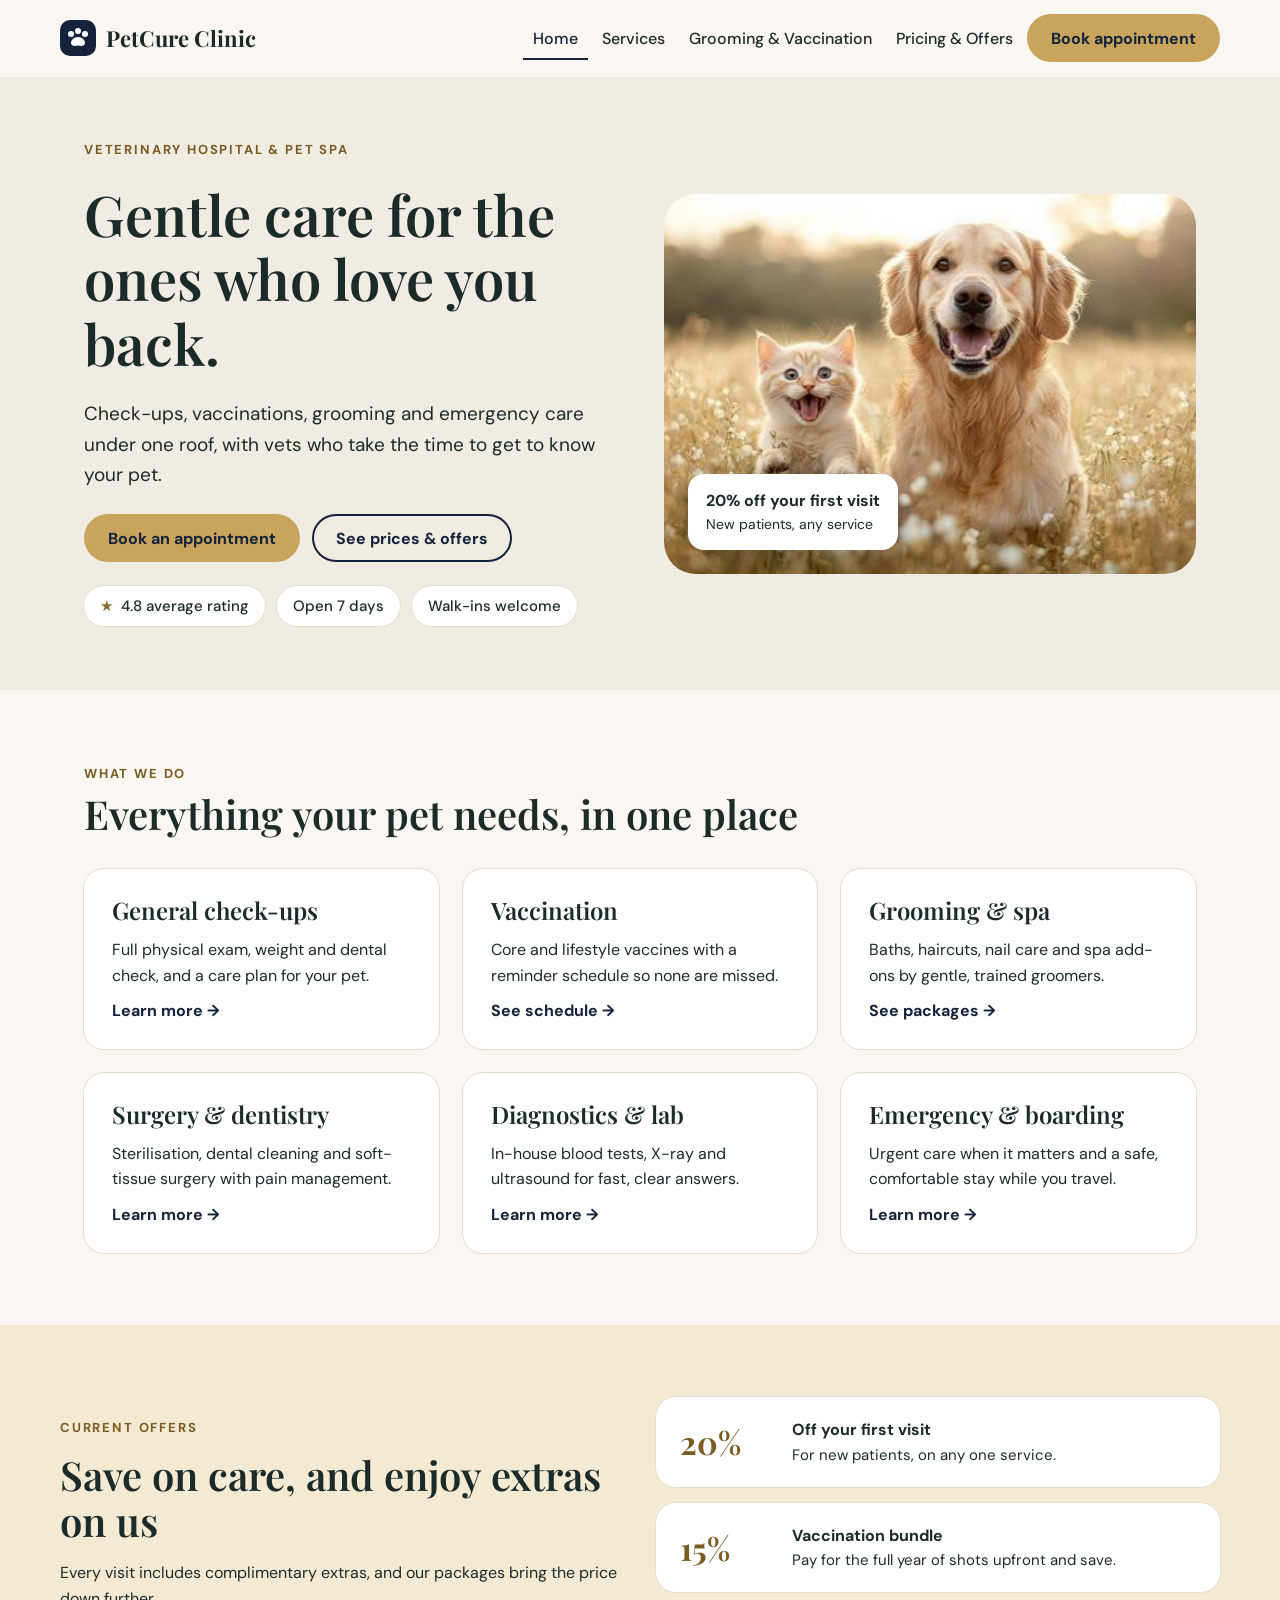
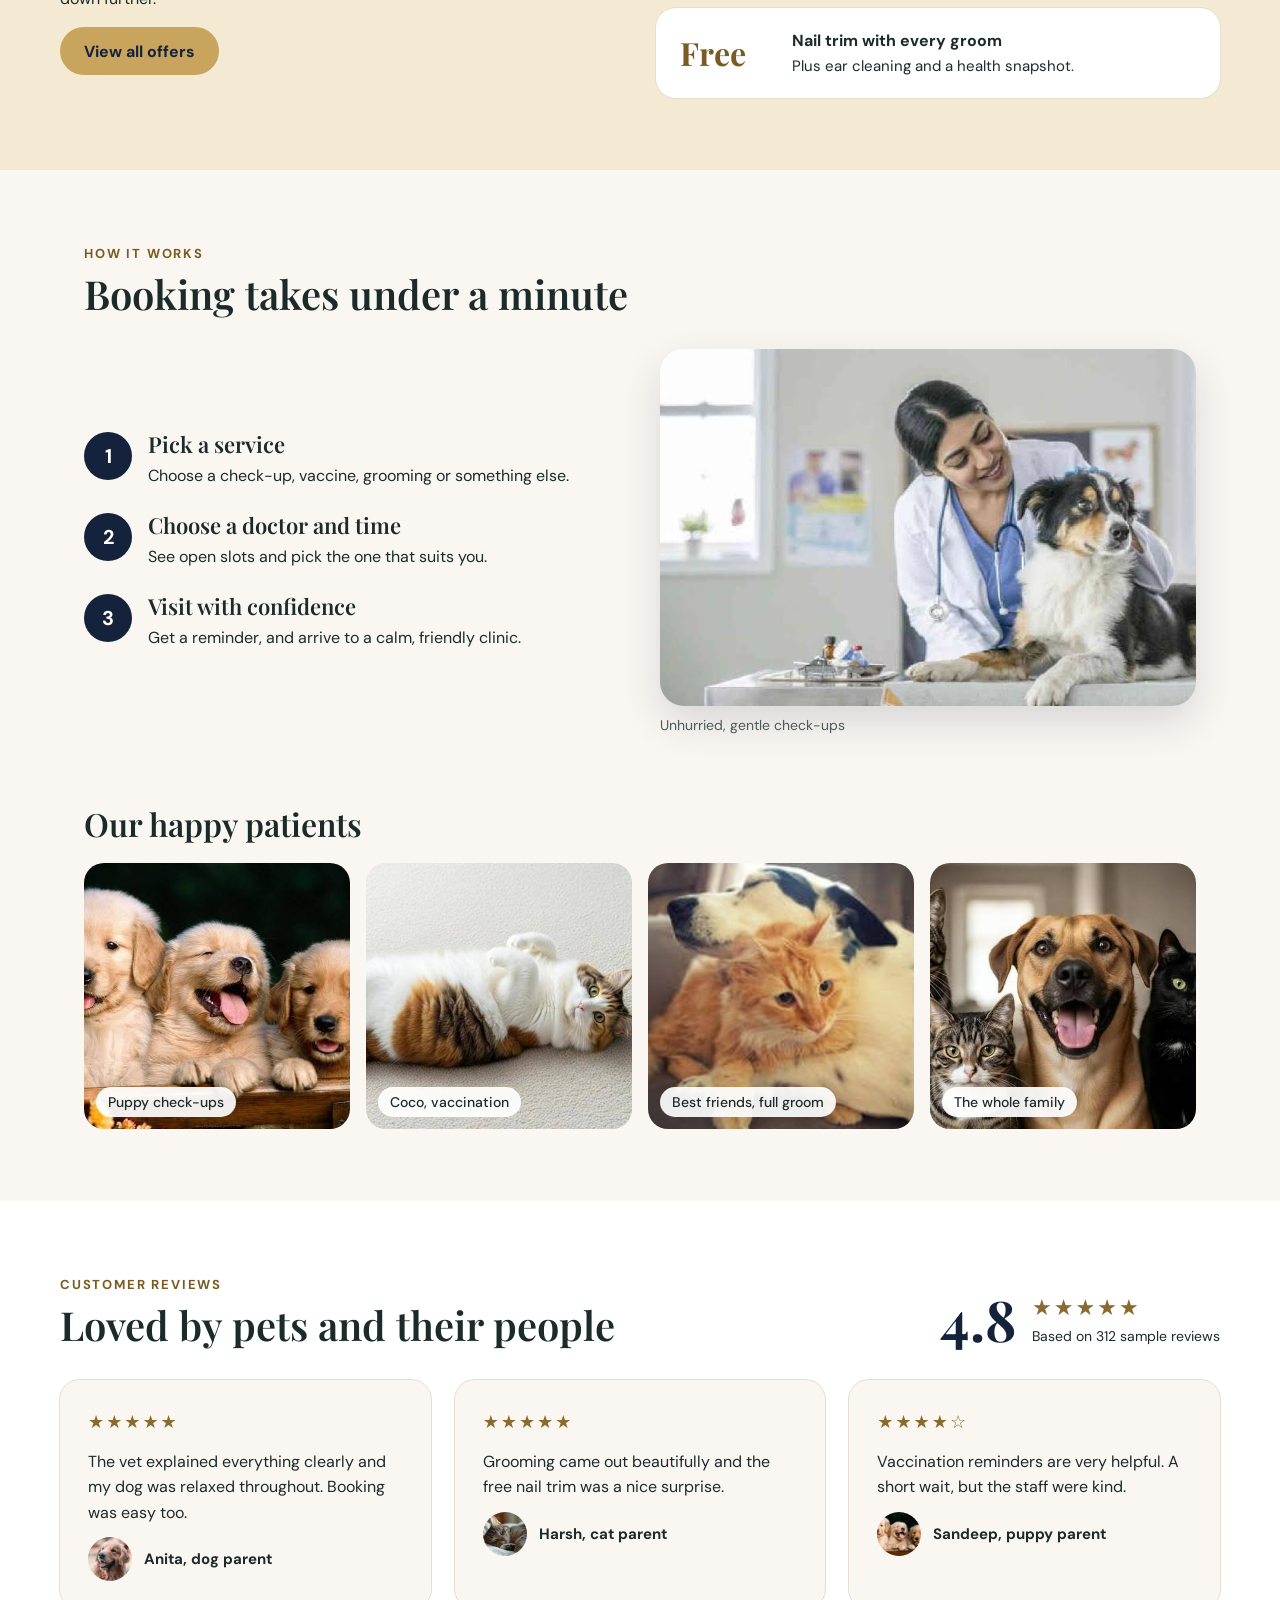
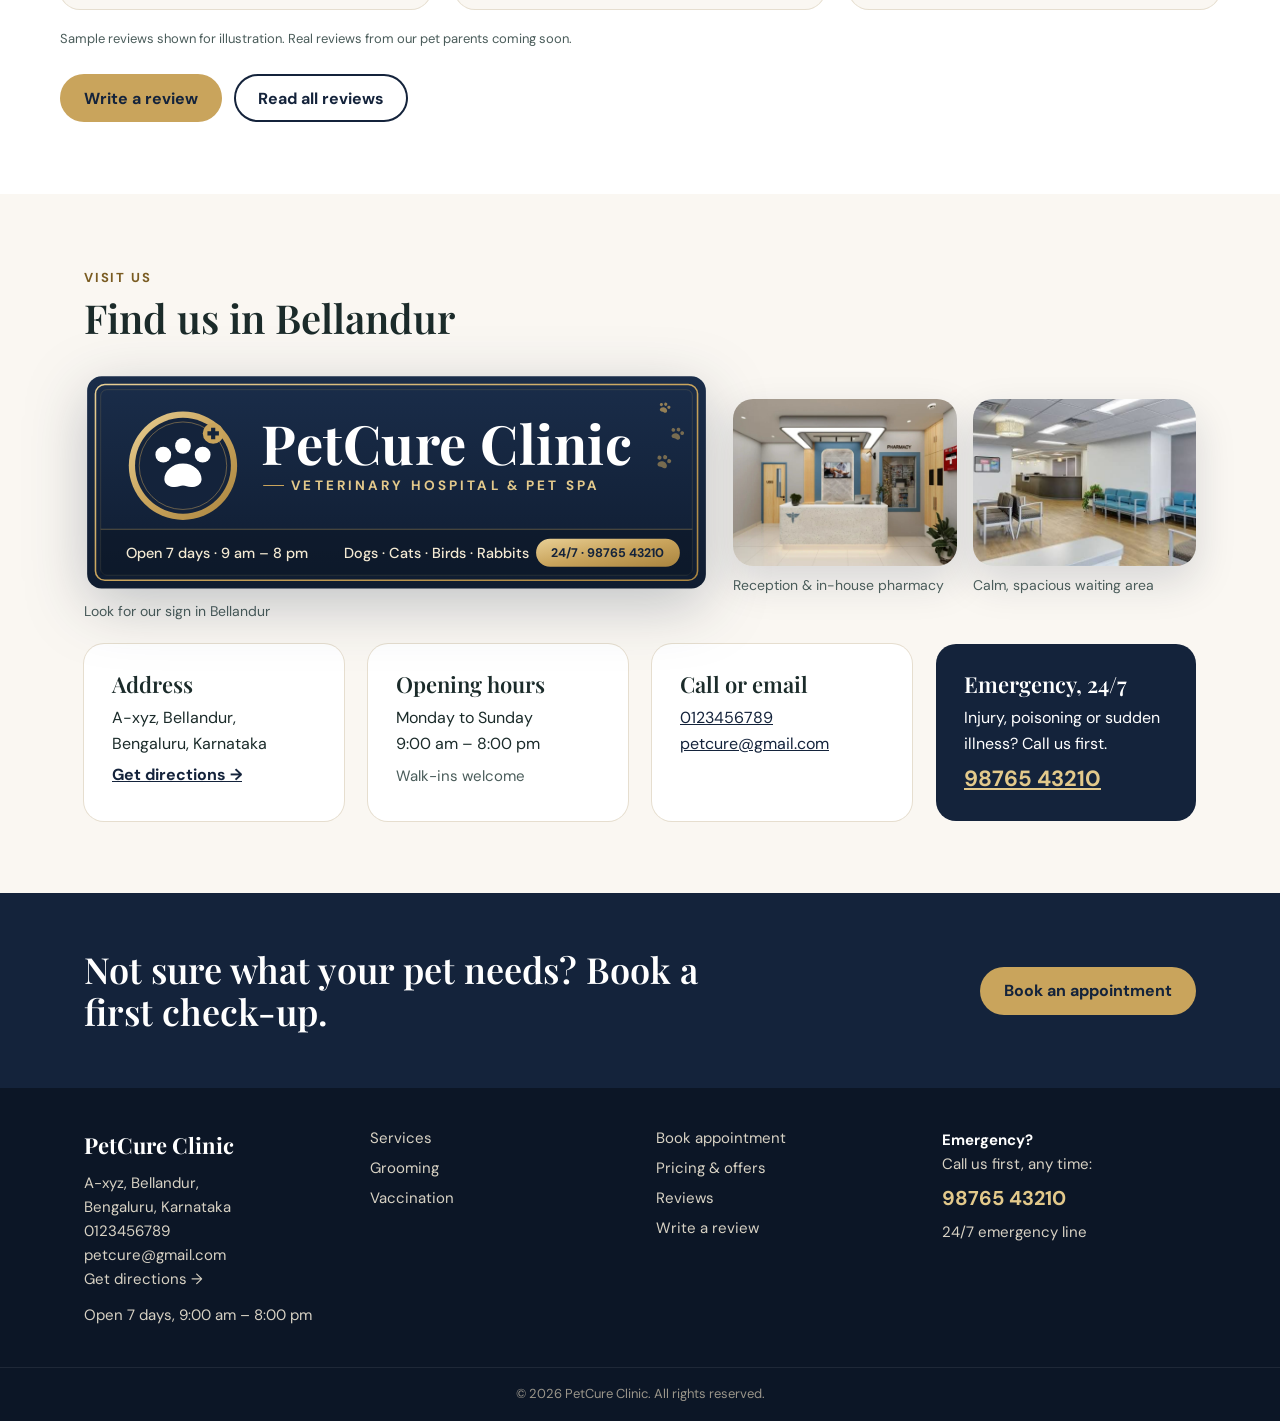
==== commit 07137d22: "Add Write a review form for customers Star rating, service used, name, pet and feedback, with consen" ====
--- a/index.html
+++ b/index.html
@@ -114,7 +114,7 @@
     <div class="card card-cream review"><p class="stars" aria-label="4 stars">★★★★☆</p><p>Vaccination reminders are very helpful. A short wait, but the staff were kind.</p><div class="reviewer"><img src="assets/images/golden-puppies.jpg" alt="" style="object-position:50% 30%"><p>Sandeep, puppy parent</p></div></div>
   </div>
   <p class="note">Sample reviews shown for illustration. Real reviews from our pet parents coming soon.</p>
-  <div style="margin-top:24px"><a class="btn2" href="pricing.html#reviews">Read all reviews</a></div>
+  <div class="row" style="margin-top:24px"><a class="btn" href="pricing.html#write-review">Write a review</a><a class="btn2" href="pricing.html#reviews">Read all reviews</a></div>
 </div></section>
 
 <section class="sec"><div class="wrap">
@@ -195,7 +195,7 @@
   <div class="wrap">
     <div><p class="name">PetCure Clinic</p><p style="margin-top:8px;font-size:15px">A-xyz, Bellandur,<br>Bengaluru, Karnataka<br><a href="tel:+910123456789">0123456789</a><br><a href="mailto:petcure@gmail.com">petcure@gmail.com</a><br><a href="https://www.google.com/maps/search/?api=1&amp;query=Bellandur%2C+Bengaluru%2C+Karnataka" target="_blank" rel="noopener">Get directions →</a></p><p style="margin-top:12px;font-size:15px">Open 7 days, 9:00 am – 8:00 pm</p></div>
     <div class="col"><a href="services.html">Services</a><a href="care.html#grooming">Grooming</a><a href="care.html#vaccination">Vaccination</a></div>
-    <div class="col"><a href="book.html">Book appointment</a><a href="pricing.html">Pricing &amp; offers</a><a href="pricing.html#reviews">Reviews</a></div>
+    <div class="col"><a href="book.html">Book appointment</a><a href="pricing.html">Pricing &amp; offers</a><a href="pricing.html#reviews">Reviews</a><a href="pricing.html#write-review">Write a review</a></div>
     <div style="font-size:15px"><p><strong>Emergency?</strong></p><p>Call us first, any time:</p><p style="margin-top:6px"><a href="tel:+919876543210" style="color:#E3C98B;font-weight:700;font-size:20px">98765 43210</a></p><p style="margin-top:6px">24/7 emergency line</p></div>
   </div>
   <p class="copyright">&copy; <span id="year">2026</span> PetCure Clinic. All rights reserved.</p>
--- a/css/styles.css
+++ b/css/styles.css
@@ -321,3 +321,21 @@
 .hero-wide > .eyebrow, .hero-wide > h1, .hero-wide > p { grid-column: 1; }
 .hero-wide > .row { grid-column: 2; grid-row: 2 / span 2; align-self: end; }
 @media (max-width: 860px) { .hero-wide { display: flex; } }
+
+/* Write a review */
+.sr-only { position: absolute; width: 1px; height: 1px; padding: 0; margin: -1px; overflow: hidden; clip: rect(0 0 0 0); white-space: nowrap; border: 0; }
+.rating-field { border: 0; margin: 0; padding: 0; }
+.rating-field legend, .field .label { font-weight: 700; font-size: 15px; margin-bottom: 8px; padding: 0; }
+.star-input { display: inline-flex; flex-direction: row-reverse; gap: 4px; }
+.star-input input { position: absolute; opacity: 0; width: 1px; height: 1px; }
+.star-input label { cursor: pointer; width: 44px; height: 44px; display: inline-flex; align-items: center; justify-content: center; border-radius: 10px; }
+.star-input svg { width: 36px; height: 36px; fill: #E6DECF; transition: fill .12s, transform .12s; }
+.star-input label:hover svg, .star-input label:hover ~ label svg,
+.star-input input:checked ~ label svg { fill: var(--gold); }
+.star-input label:hover svg { transform: scale(1.08); }
+.star-input input:focus-visible + label { outline: 3px solid var(--gold); outline-offset: 2px; }
+.rating-label { font-size: 14px; color: var(--muted); margin-top: 4px; min-height: 22px; }
+.field textarea { border-radius: 12px; border: 1.5px solid var(--field); padding: 12px 14px; font-size: 16px; font-family: inherit; resize: vertical; min-height: 120px; line-height: 1.5; background: #fff; }
+.field textarea:focus { border-color: var(--navy); outline: none; box-shadow: 0 0 0 3px rgba(201, 164, 92, .35); }
+.char-count { font-size: 13px; color: var(--muted); align-self: flex-end; }
+#review-done { grid-column: auto; max-width: none; }
